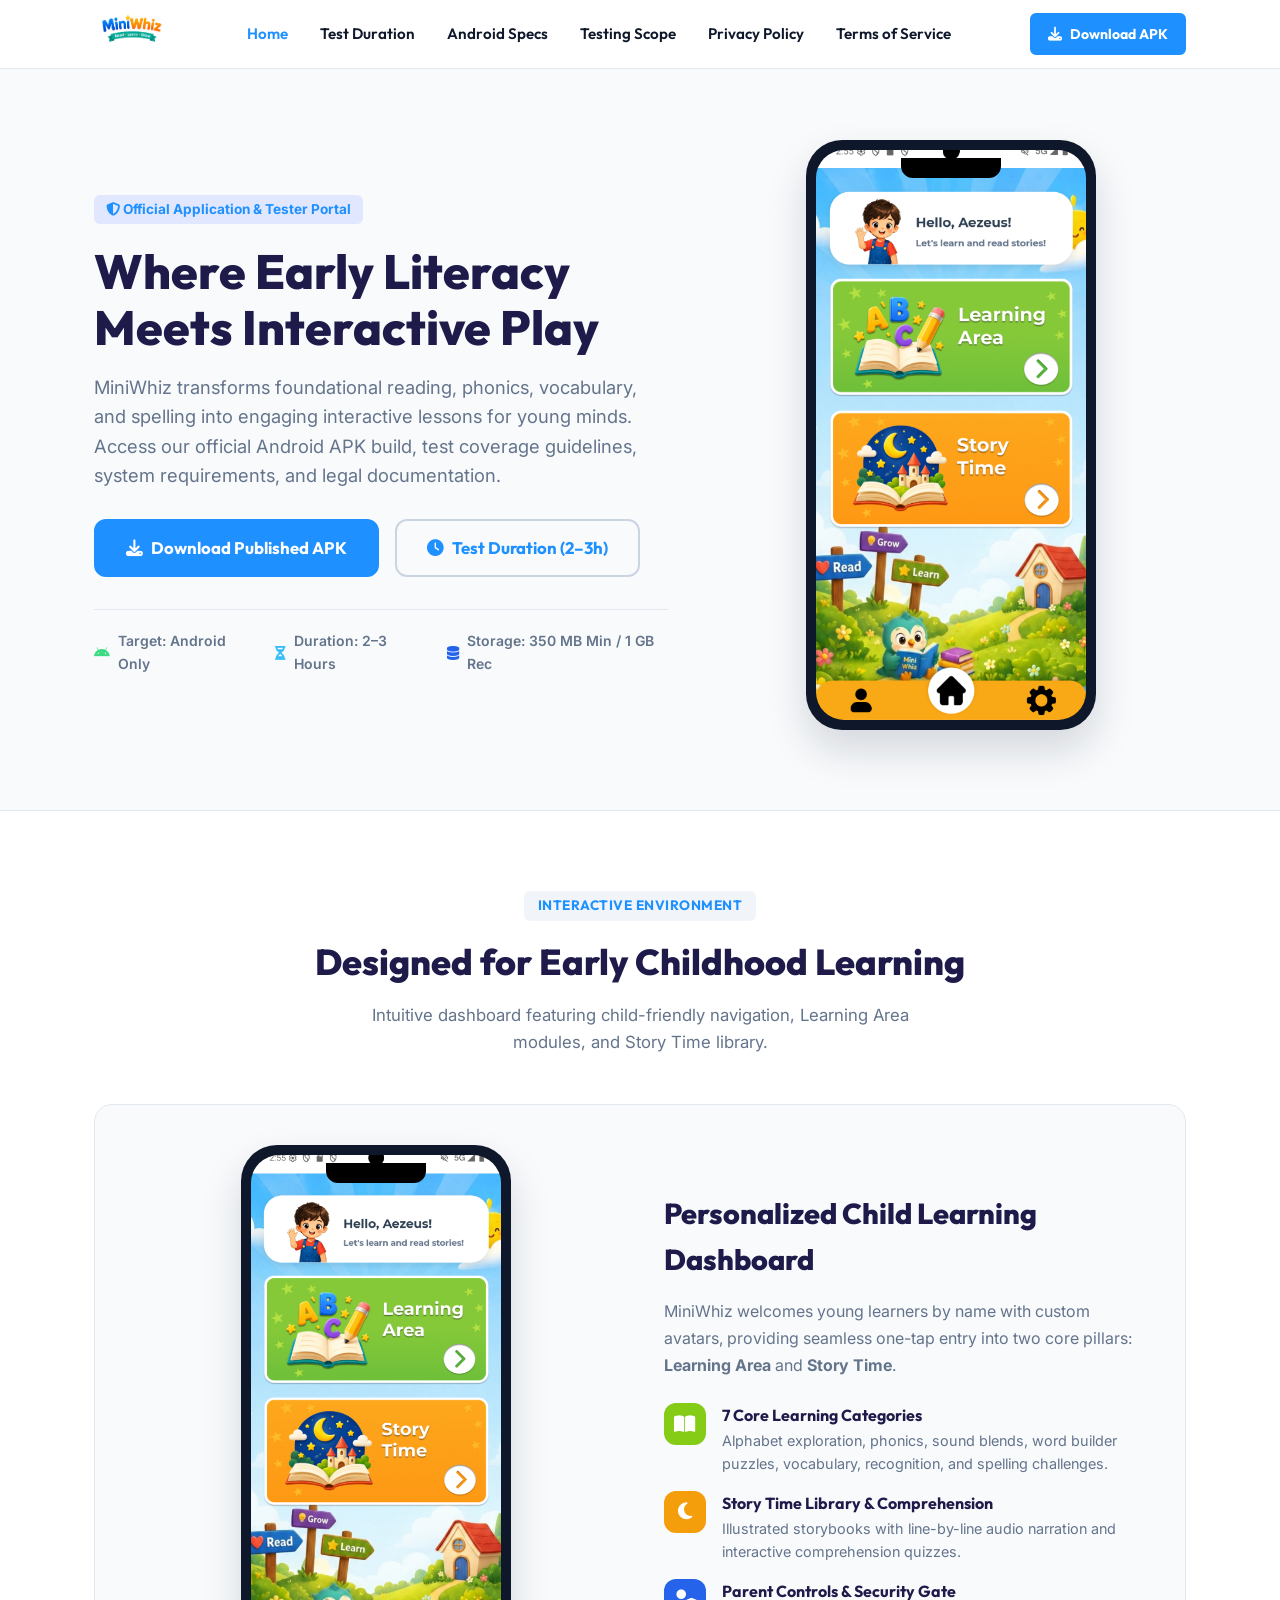
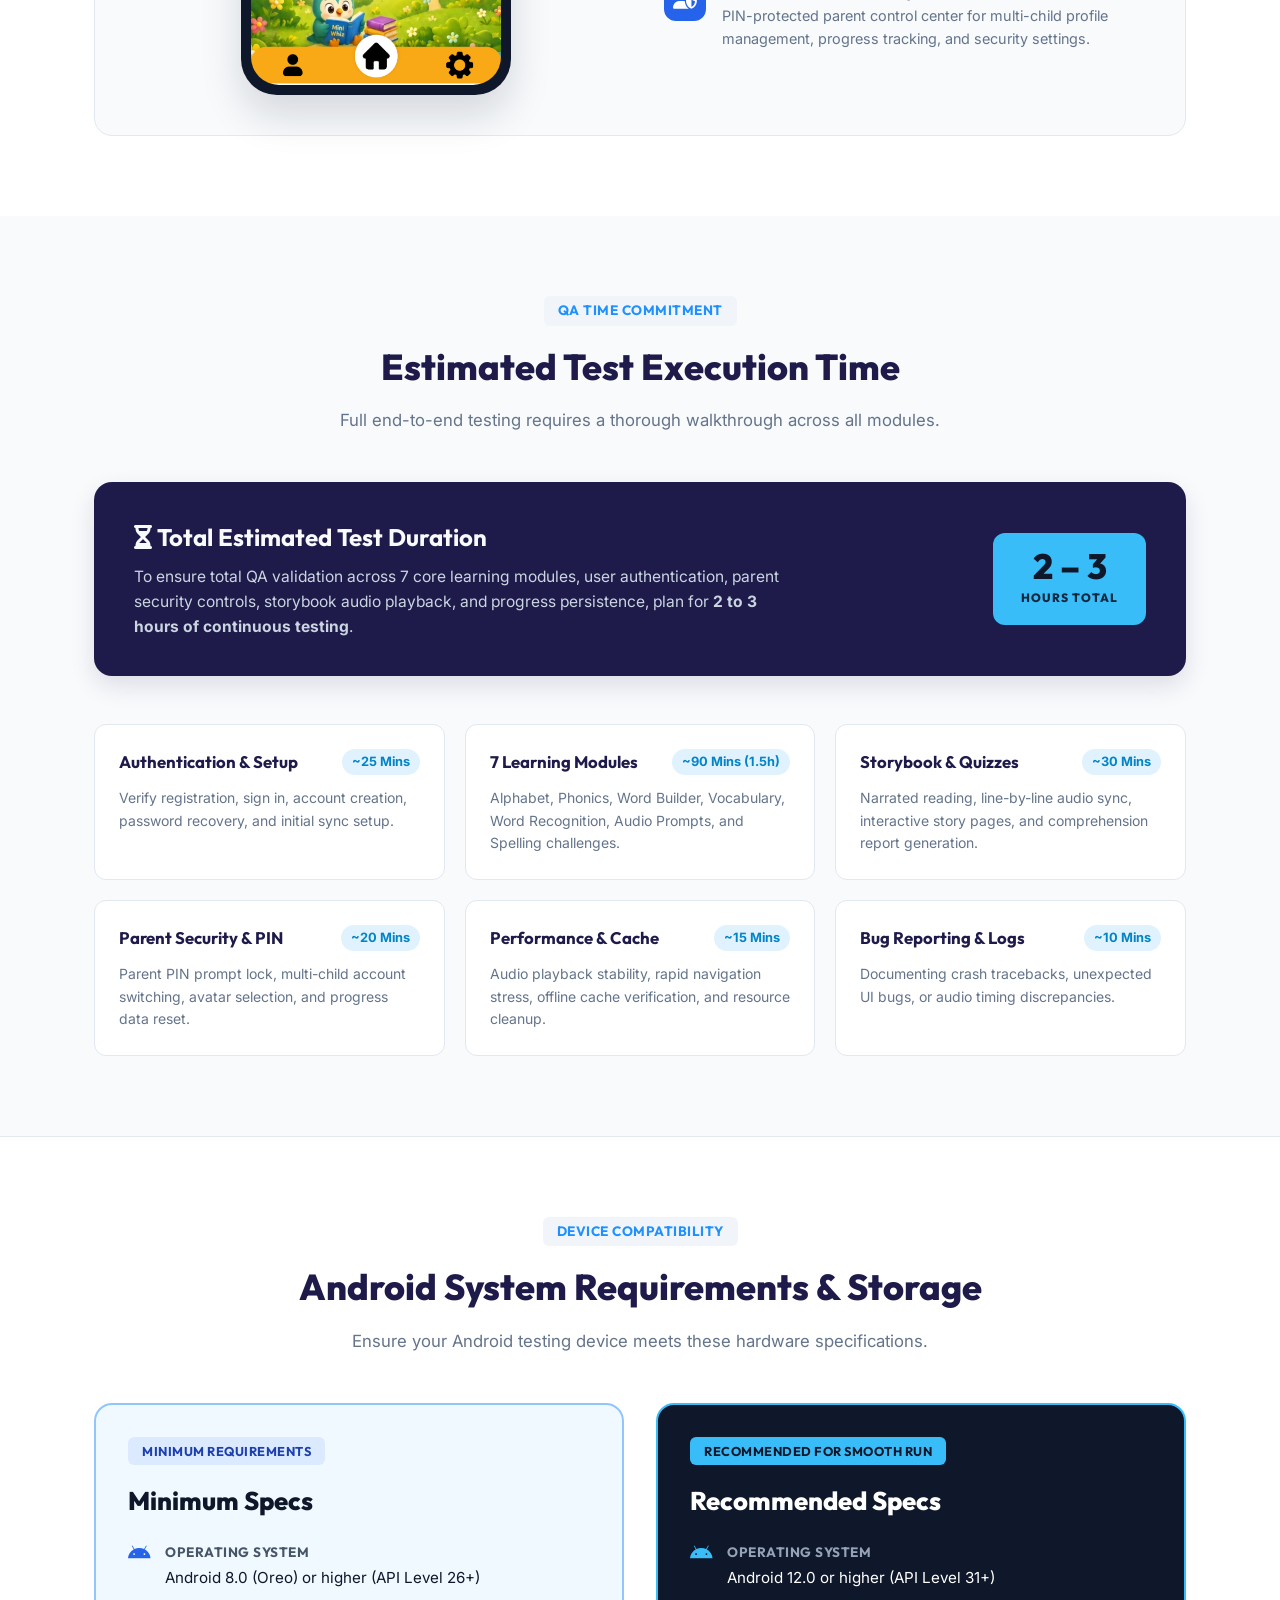
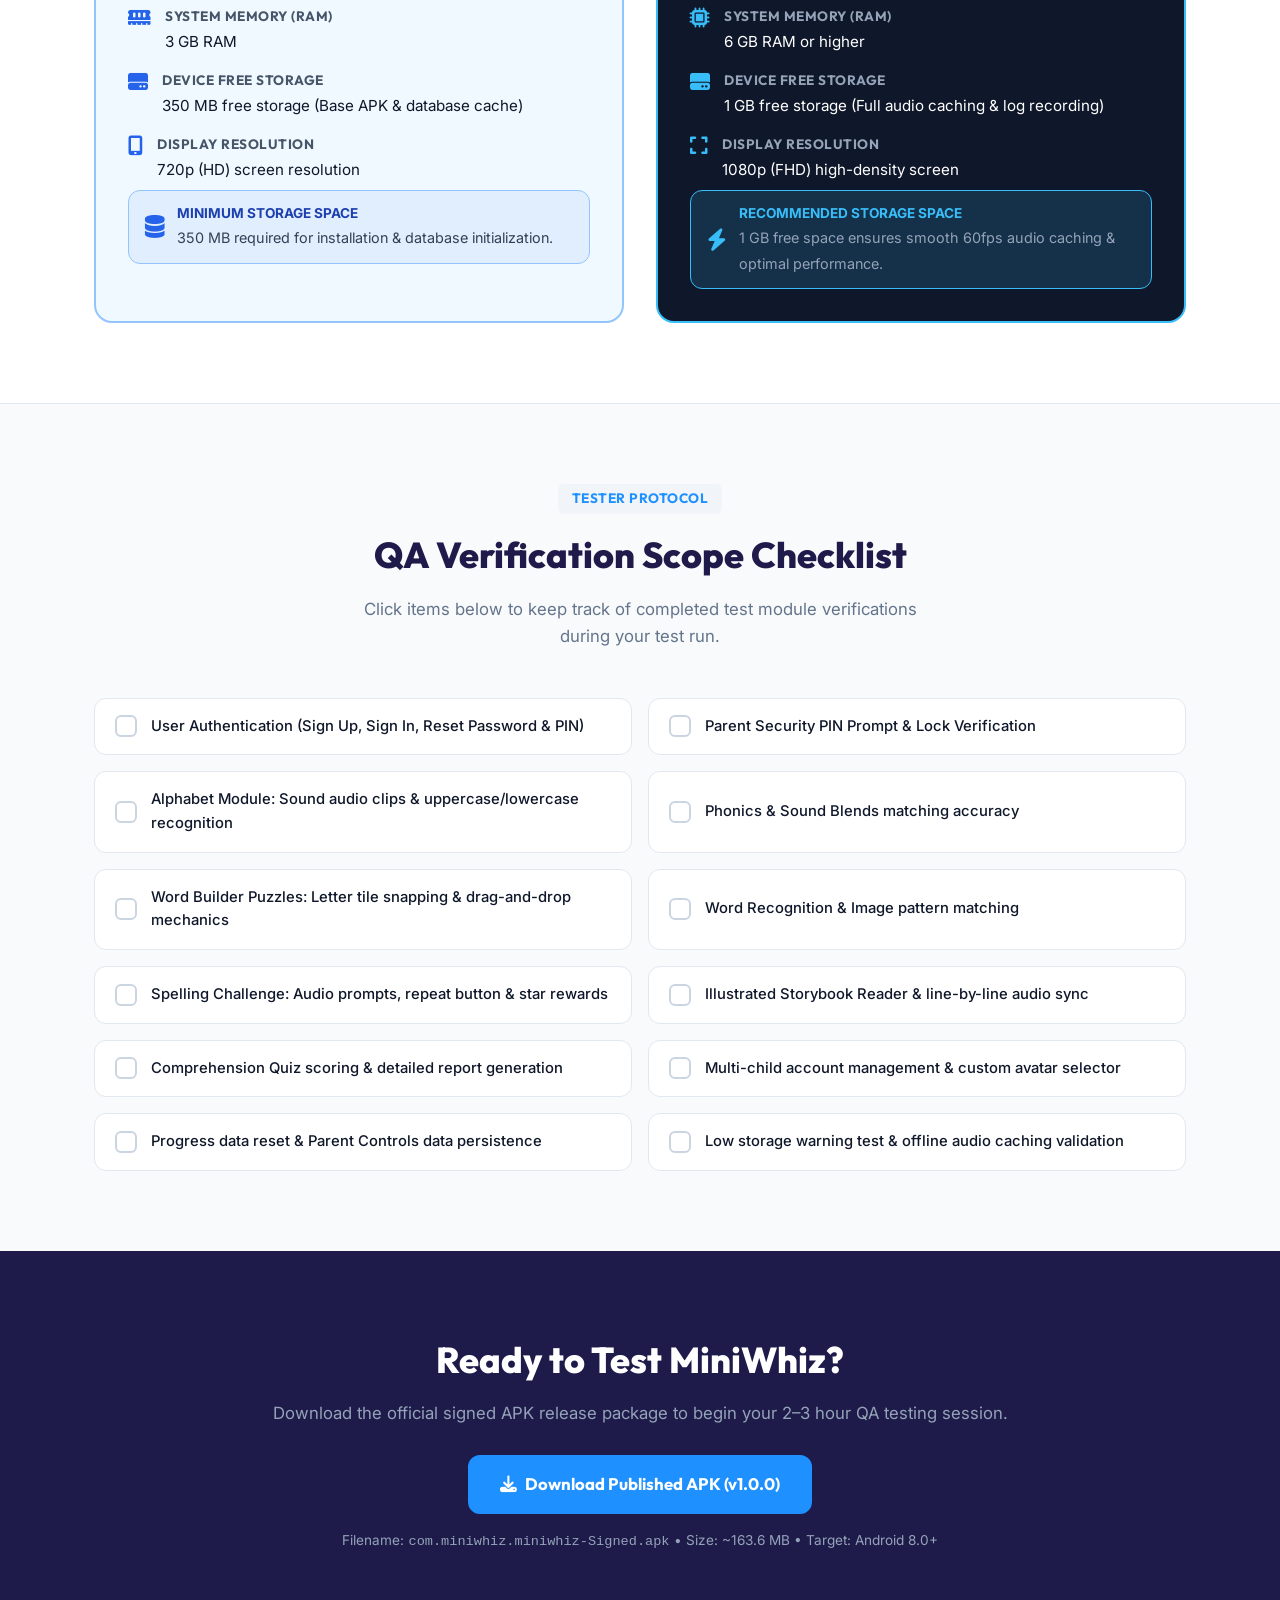
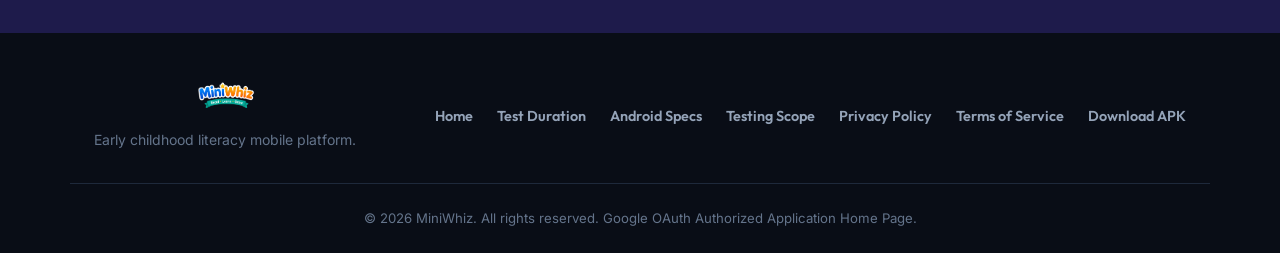
==== index.html @ 1b1b2fd6 "Update index.html" ====
<!DOCTYPE html>
<html lang="en">

<head>
  <meta charset="UTF-8">
  <meta name="viewport" content="width=device-width, initial-scale=1.0">
  <title>MiniWhiz — Early Childhood Learning App | QA & Beta Tester Portal</title>
  <meta name="description"
    content="Official Application Home Page and QA Beta Testing Portal for MiniWhiz early childhood literacy application. Access published APK, test coverage guidelines (2-3 hrs duration), Android specs & storage requirements, privacy policy, and terms of service.">

  <!-- Google Fonts: Inter & Outfit -->
  <link rel="preconnect" href="https://fonts.googleapis.com">
  <link rel="preconnect" href="https://fonts.gstatic.com" crossorigin>
  <link
    href="https://fonts.googleapis.com/css2?family=Inter:wght@400;500;600;700&family=Outfit:wght@500;600;700;800&display=swap"
    rel="stylesheet">

  <!-- Font Awesome Icons -->
  <link rel="stylesheet" href="https://cdnjs.cloudflare.com/ajax/libs/font-awesome/6.4.0/css/all.min.css">

  <link rel="stylesheet" href="styles.css">
</head>

<body>

  <!-- Clean Header / Navigation -->
  <header class="navbar" id="navbar">
    <div class="nav-container">
      <a href="index.html" class="nav-logo">
        <img src="assets/logo.png" alt="MiniWhiz Logo" class="nav-logo-img"
          style="height: 44px; width: auto; max-height: 44px; display: block;">
      </a>

      <nav class="nav-links" id="nav-links">
        <a href="#hero" class="nav-item active">Home</a>
        <a href="#duration" class="nav-item">Test Duration</a>
        <a href="#specs" class="nav-item">Android Specs</a>
        <a href="#checklist" class="nav-item">Testing Scope</a>
        <a href="privacy.html" class="nav-item">Privacy Policy</a>
        <a href="terms.html" class="nav-item">Terms of Service</a>
      </nav>

      <div class="nav-actions">
        <a href="https://github.com/JhnAerol/miniwhiz-website/releases/tag/v1.0.0/com.miniwhiz.miniwhiz-Signed.apk" download class="btn btn-primary btn-sm">
          <i class="fa-solid fa-download"></i> Download APK
        </a>
        <button class="mobile-toggle" id="mobile-toggle" aria-label="Toggle menu">
          <i class="fa-solid fa-bars"></i>
        </button>
      </div>
    </div>
  </header>

  <main>
    <!-- Hero Section: Featuring User's Uploaded Mobile Mockup -->
    <section class="hero-section" id="hero">
      <div class="hero-container">
        <div class="hero-content">
          <div class="hero-badge">
            <i class="fa-solid fa-shield-halved"></i> Official Application & Tester Portal
          </div>
          <h1 class="hero-title">
            Where Early Literacy Meets Interactive Play
          </h1>
          <p class="hero-description">
            MiniWhiz transforms foundational reading, phonics, vocabulary, and spelling into engaging interactive lessons for young minds. Access our official Android APK build, test coverage guidelines, system requirements, and legal documentation.
          </p>

          <div class="hero-cta-group">
            <a href="https://github.com/JhnAerol/miniwhiz-website/releases/download/v1.0.0/com.miniwhiz.miniwhiz-Signed.apk" download class="btn btn-primary btn-lg">
              <i class="fa-solid fa-download"></i> Download Published APK
            </a>
            <a href="#duration" class="btn btn-outline btn-lg">
              <i class="fa-solid fa-clock"></i> Test Duration (2–3h)
            </a>
          </div>

          <div class="hero-meta">
            <div class="meta-item">
              <i class="fa-brands fa-android" style="color: #3DDC84;"></i> Target: Android Only
            </div>
            <div class="meta-item">
              <i class="fa-solid fa-hourglass-half" style="color: #38BDF8;"></i> Duration: 2–3 Hours
            </div>
            <div class="meta-item">
              <i class="fa-solid fa-database" style="color: #2563EB;"></i> Storage: 350 MB Min / 1 GB Rec
            </div>
          </div>
        </div>

        <div class="hero-visual">
          <div class="phone-mockup">
            <div class="phone-notch"></div>
            <div class="phone-screen">
              <img src="assets/hero-mockup.png" alt="MiniWhiz App Interface" class="screen-img">
            </div>
          </div>
        </div>
      </div>
    </section>

    <!-- App Overview & Main Screen Showcase -->
    <section class="features-section" id="showcase">
      <div class="section-container">
        <div class="section-header text-center">
          <span class="section-tag">Interactive Environment</span>
          <h2 class="section-title">Designed for Early Childhood Learning</h2>
          <p class="section-subtitle">Intuitive dashboard featuring child-friendly navigation, Learning Area modules, and Story Time library.</p>
        </div>

        <div style="display: grid; grid-template-columns: 1fr 1fr; gap: 48px; align-items: center; background: #F8FAFC; border: 1px solid var(--border-color); border-radius: var(--radius-lg); padding: 40px;">
          <div style="display: flex; justify-content: center;">
            <div class="phone-mockup" style="width: 270px; height: 550px;">
              <div class="phone-notch"></div>
              <div class="phone-screen">
                <img src="assets/hero-mockup.png" alt="MiniWhiz Main Dashboard" class="screen-img">
              </div>
            </div>
          </div>

          <div>
            <h3 style="font-family: var(--font-heading); font-size: 1.8rem; font-weight: 800; color: var(--primary-dark); margin-bottom: 16px;">
              Personalized Child Learning Dashboard
            </h3>
            <p style="color: var(--text-muted); line-height: 1.7; margin-bottom: 24px;">
              MiniWhiz welcomes young learners by name with custom avatars, providing seamless one-tap entry into two core pillars: <strong>Learning Area</strong> and <strong>Story Time</strong>.
            </p>

            <div style="display: flex; flex-direction: column; gap: 16px;">
              <div style="display: flex; gap: 16px; align-items: flex-start;">
                <div style="width: 42px; height: 42px; background: #84CC16; color: white; border-radius: 12px; display: flex; align-items: center; justify-content: center; font-size: 1.2rem; flex-shrink: 0;">
                  <i class="fa-solid fa-book-open"></i>
                </div>
                <div>
                  <h4 style="font-family: var(--font-heading); font-weight: 700; color: var(--primary-dark);">7 Core Learning Categories</h4>
                  <p style="font-size: 0.9rem; color: var(--text-muted);">Alphabet exploration, phonics, sound blends, word builder puzzles, vocabulary, recognition, and spelling challenges.</p>
                </div>
              </div>

              <div style="display: flex; gap: 16px; align-items: flex-start;">
                <div style="width: 42px; height: 42px; background: #F59E0B; color: white; border-radius: 12px; display: flex; align-items: center; justify-content: center; font-size: 1.2rem; flex-shrink: 0;">
                  <i class="fa-solid fa-moon"></i>
                </div>
                <div>
                  <h4 style="font-family: var(--font-heading); font-weight: 700; color: var(--primary-dark);">Story Time Library & Comprehension</h4>
                  <p style="font-size: 0.9rem; color: var(--text-muted);">Illustrated storybooks with line-by-line audio narration and interactive comprehension quizzes.</p>
                </div>
              </div>

              <div style="display: flex; gap: 16px; align-items: flex-start;">
                <div style="width: 42px; height: 42px; background: #2563EB; color: white; border-radius: 12px; display: flex; align-items: center; justify-content: center; font-size: 1.2rem; flex-shrink: 0;">
                  <i class="fa-solid fa-user-shield"></i>
                </div>
                <div>
                  <h4 style="font-family: var(--font-heading); font-weight: 700; color: var(--primary-dark);">Parent Controls & Security Gate</h4>
                  <p style="font-size: 0.9rem; color: var(--text-muted);">PIN-protected parent control center for multi-child profile management, progress tracking, and security settings.</p>
                </div>
              </div>
            </div>
          </div>
        </div>
      </div>
    </section>

    <!-- Test Duration & Time Consumption Section -->
    <section class="duration-section" id="duration">
      <div class="section-container">
        <div class="section-header text-center">
          <span class="section-tag">QA Time Commitment</span>
          <h2 class="section-title">Estimated Test Execution Time</h2>
          <p class="section-subtitle">Full end-to-end testing requires a thorough walkthrough across all modules.</p>
        </div>

        <!-- Banner Highlight -->
        <div class="duration-banner">
          <div class="duration-banner-content">
            <h3><i class="fa-solid fa-hourglass-half"></i> Total Estimated Test Duration</h3>
            <p>
              To ensure total QA validation across 7 core learning modules, user authentication, parent security controls, storybook audio playback, and progress persistence, plan for <strong>2 to 3 hours of continuous testing</strong>.
            </p>
          </div>
          <div class="duration-pill-hero">
            <span class="duration-time">2 – 3</span>
            <span class="duration-label">Hours Total</span>
          </div>
        </div>

        <!-- Duration Breakdown Cards -->
        <div class="duration-grid">
          <div class="duration-card">
            <div class="duration-card-header">
              <h4>Authentication & Setup</h4>
              <span class="duration-tag">~25 Mins</span>
            </div>
            <p>Verify registration, sign in, account creation, password recovery, and initial sync setup.</p>
          </div>

          <div class="duration-card">
            <div class="duration-card-header">
              <h4>7 Learning Modules</h4>
              <span class="duration-tag">~90 Mins (1.5h)</span>
            </div>
            <p>Alphabet, Phonics, Word Builder, Vocabulary, Word Recognition, Audio Prompts, and Spelling challenges.</p>
          </div>

          <div class="duration-card">
            <div class="duration-card-header">
              <h4>Storybook & Quizzes</h4>
              <span class="duration-tag">~30 Mins</span>
            </div>
            <p>Narrated reading, line-by-line audio sync, interactive story pages, and comprehension report generation.</p>
          </div>

          <div class="duration-card">
            <div class="duration-card-header">
              <h4>Parent Security & PIN</h4>
              <span class="duration-tag">~20 Mins</span>
            </div>
            <p>Parent PIN prompt lock, multi-child account switching, avatar selection, and progress data reset.</p>
          </div>

          <div class="duration-card">
            <div class="duration-card-header">
              <h4>Performance & Cache</h4>
              <span class="duration-tag">~15 Mins</span>
            </div>
            <p>Audio playback stability, rapid navigation stress, offline cache verification, and resource cleanup.</p>
          </div>

          <div class="duration-card">
            <div class="duration-card-header">
              <h4>Bug Reporting & Logs</h4>
              <span class="duration-tag">~10 Mins</span>
            </div>
            <p>Documenting crash tracebacks, unexpected UI bugs, or audio timing discrepancies.</p>
          </div>
        </div>
      </div>
    </section>

    <!-- System Specs & Storage Section (Android Only) -->
    <section class="specs-section" id="specs">
      <div class="section-container">
        <div class="section-header text-center">
          <span class="section-tag">Device Compatibility</span>
          <h2 class="section-title">Android System Requirements & Storage</h2>
          <p class="section-subtitle">Ensure your Android testing device meets these hardware specifications.</p>
        </div>

        <div class="specs-grid">
          <!-- Minimum Specs -->
          <div class="spec-card min-specs">
            <span class="spec-card-badge">Minimum Requirements</span>
            <h3>Minimum Specs</h3>
            <ul class="spec-list">
              <li class="spec-item">
                <i class="fa-brands fa-android"></i>
                <div class="spec-item-content">
                  <strong>Operating System</strong>
                  Android 8.0 (Oreo) or higher (API Level 26+)
                </div>
              </li>
              <li class="spec-item">
                <i class="fa-solid fa-memory"></i>
                <div class="spec-item-content">
                  <strong>System Memory (RAM)</strong>
                  3 GB RAM
                </div>
              </li>
              <li class="spec-item">
                <i class="fa-solid fa-hard-drive"></i>
                <div class="spec-item-content">
                  <strong>Device Free Storage</strong>
                  350 MB free storage (Base APK & database cache)
                </div>
              </li>
              <li class="spec-item">
                <i class="fa-solid fa-mobile-screen-button"></i>
                <div class="spec-item-content">
                  <strong>Display Resolution</strong>
                  720p (HD) screen resolution
                </div>
              </li>
            </ul>

            <div class="spec-storage-highlight" style="background: rgba(37, 99, 235, 0.08); border-color: #93C5FD;">
              <i class="fa-solid fa-database" style="color: #2563EB;"></i>
              <div>
                <strong style="color: #1E40AF; display: block; font-size: 0.85rem; text-transform: uppercase;">Minimum Storage Space</strong>
                <span style="font-size: 0.9rem; color: #334155;">350 MB required for installation & database initialization.</span>
              </div>
            </div>
          </div>

          <!-- Recommended Specs -->
          <div class="spec-card rec-specs">
            <span class="spec-card-badge">Recommended for Smooth Run</span>
            <h3>Recommended Specs</h3>
            <ul class="spec-list">
              <li class="spec-item">
                <i class="fa-brands fa-android"></i>
                <div class="spec-item-content">
                  <strong>Operating System</strong>
                  Android 12.0 or higher (API Level 31+)
                </div>
              </li>
              <li class="spec-item">
                <i class="fa-solid fa-microchip"></i>
                <div class="spec-item-content">
                  <strong>System Memory (RAM)</strong>
                  6 GB RAM or higher
                </div>
              </li>
              <li class="spec-item">
                <i class="fa-solid fa-hard-drive"></i>
                <div class="spec-item-content">
                  <strong>Device Free Storage</strong>
                  1 GB free storage (Full audio caching & log recording)
                </div>
              </li>
              <li class="spec-item">
                <i class="fa-solid fa-expand"></i>
                <div class="spec-item-content">
                  <strong>Display Resolution</strong>
                  1080p (FHD) high-density screen
                </div>
              </li>
            </ul>

            <div class="spec-storage-highlight">
              <i class="fa-solid fa-bolt" style="color: #38BDF8;"></i>
              <div>
                <strong style="color: #38BDF8; display: block; font-size: 0.85rem; text-transform: uppercase;">Recommended Storage Space</strong>
                <span style="font-size: 0.9rem; color: #94A3B8;">1 GB free space ensures smooth 60fps audio caching & optimal performance.</span>
              </div>
            </div>
          </div>
        </div>
      </div>
    </section>

    <!-- Testing Scope & Interactive Checklist Section -->
    <section class="checklist-section" id="checklist">
      <div class="section-container">
        <div class="section-header text-center">
          <span class="section-tag">Tester Protocol</span>
          <h2 class="section-title">QA Verification Scope Checklist</h2>
          <p class="section-subtitle">Click items below to keep track of completed test module verifications during your test run.</p>
        </div>

        <div class="checklist-grid" id="checklist-grid">
          <div class="checklist-item">
            <div class="checklist-checkbox"><i class="fa-solid fa-check"></i></div>
            <span class="checklist-text">User Authentication (Sign Up, Sign In, Reset Password & PIN)</span>
          </div>
          <div class="checklist-item">
            <div class="checklist-checkbox"><i class="fa-solid fa-check"></i></div>
            <span class="checklist-text">Parent Security PIN Prompt & Lock Verification</span>
          </div>
          <div class="checklist-item">
            <div class="checklist-checkbox"><i class="fa-solid fa-check"></i></div>
            <span class="checklist-text">Alphabet Module: Sound audio clips & uppercase/lowercase recognition</span>
          </div>
          <div class="checklist-item">
            <div class="checklist-checkbox"><i class="fa-solid fa-check"></i></div>
            <span class="checklist-text">Phonics & Sound Blends matching accuracy</span>
          </div>
          <div class="checklist-item">
            <div class="checklist-checkbox"><i class="fa-solid fa-check"></i></div>
            <span class="checklist-text">Word Builder Puzzles: Letter tile snapping & drag-and-drop mechanics</span>
          </div>
          <div class="checklist-item">
            <div class="checklist-checkbox"><i class="fa-solid fa-check"></i></div>
            <span class="checklist-text">Word Recognition & Image pattern matching</span>
          </div>
          <div class="checklist-item">
            <div class="checklist-checkbox"><i class="fa-solid fa-check"></i></div>
            <span class="checklist-text">Spelling Challenge: Audio prompts, repeat button & star rewards</span>
          </div>
          <div class="checklist-item">
            <div class="checklist-checkbox"><i class="fa-solid fa-check"></i></div>
            <span class="checklist-text">Illustrated Storybook Reader & line-by-line audio sync</span>
          </div>
          <div class="checklist-item">
            <div class="checklist-checkbox"><i class="fa-solid fa-check"></i></div>
            <span class="checklist-text">Comprehension Quiz scoring & detailed report generation</span>
          </div>
          <div class="checklist-item">
            <div class="checklist-checkbox"><i class="fa-solid fa-check"></i></div>
            <span class="checklist-text">Multi-child account management & custom avatar selector</span>
          </div>
          <div class="checklist-item">
            <div class="checklist-checkbox"><i class="fa-solid fa-check"></i></div>
            <span class="checklist-text">Progress data reset & Parent Controls data persistence</span>
          </div>
          <div class="checklist-item">
            <div class="checklist-checkbox"><i class="fa-solid fa-check"></i></div>
            <span class="checklist-text">Low storage warning test & offline audio caching validation</span>
          </div>
        </div>
      </div>
    </section>

    <!-- Download CTA Section -->
    <section class="cta-section" id="download">
      <div class="section-container text-center">
        <h2 class="cta-title">Ready to Test MiniWhiz?</h2>
        <p class="cta-subtitle">Download the official signed APK release package to begin your 2–3 hour QA testing session.</p>
        <div class="cta-buttons">
          <a href="https://github.com/JhnAerol/miniwhiz-website/releases/download/v1.0.0/com.miniwhiz.miniwhiz-Signed.apk" download class="btn btn-primary btn-lg">
            <i class="fa-solid fa-download"></i> Download Published APK (v1.0.0)
          </a>
        </div>
        <p style="margin-top: 16px; font-size: 0.85rem; color: #94A3B8;">
          Filename: <code>com.miniwhiz.miniwhiz-Signed.apk</code> • Size: ~163.6 MB • Target: Android 8.0+
        </p>
      </div>
    </section>
  </main>

  <!-- Clean Footer with Google OAuth Links -->
  <footer class="footer">
    <div class="footer-container">
      <div class="footer-brand">
        <img src="assets/logo.png" alt="MiniWhiz Logo" class="footer-logo-img"
          style="height: 40px; width: auto; max-height: 40px; display: block;">
        <p class="footer-text">Early childhood literacy mobile platform.</p>
      </div>

      <div class="footer-links">
        <a href="index.html">Home</a>
        <a href="#duration">Test Duration</a>
        <a href="#specs">Android Specs</a>
        <a href="#checklist">Testing Scope</a>
        <a href="privacy.html">Privacy Policy</a>
        <a href="terms.html">Terms of Service</a>
        <a href="https://github.com/JhnAerol/miniwhiz-website/releases/download/v1.0.0/com.miniwhiz.miniwhiz-Signed.apk" download>Download APK</a>
      </div>
    </div>
    <div class="footer-bottom text-center">
      <p>&copy; 2026 MiniWhiz. All rights reserved. Google OAuth Authorized Application Home Page.</p>
    </div>
  </footer>

  <script src="app.js"></script>
</body>

</html>
---- styles.css ----
/* ==========================================================================
   MINIWHIZ MINIMAL SOLID COLOR DESIGN SYSTEM
   ========================================================================== */

:root {
  /* Solid Color Tokens (No Gradients) */
  --primary: #1E90FF;
  --primary-hover: #93C5FD;
  --primary-dark: #1E1B4B;

  --bg-main: #FFFFFF;
  --bg-alt: #F8FAFC;
  --bg-card: #FFFFFF;

  --border-color: #E2E8F0;
  --border-dark: #CBD5E1;

  --text-primary: #0F172A;
  --text-muted: #64748B;
  --text-white: #FFFFFF;

  /* Module Accent Colors (Solid) */
  --accent-blue: #2563EB;
  --accent-purple: #7C3AED;
  --accent-green: #059669;
  --accent-orange: #EA580C;
  --accent-pink: #DB2777;
  --accent-amber: #D97706;

  /* Typography */
  --font-heading: 'Outfit', sans-serif;
  --font-body: 'Inter', sans-serif;

  /* Radii */
  --radius-sm: 6px;
  --radius-md: 12px;
  --radius-lg: 18px;
  --radius-full: 9999px;

  --transition: all 0.2s ease-in-out;
}

/* Global Resets */
*,
*::before,
*::after {
  box-sizing: border-box;
  margin: 0;
  padding: 0;
}

html {
  scroll-behavior: smooth;
  font-size: 16px;
}

body {
  font-family: var(--font-body);
  background-color: var(--bg-main);
  color: var(--text-primary);
  line-height: 1.6;
}

/* Container */
.section-container {
  max-width: 1140px;
  margin: 0 auto;
  padding: 0 24px;
}

.text-center {
  text-align: center;
}

/* Section Header */
.section-header {
  margin-bottom: 48px;
}

.section-tag {
  display: inline-block;
  padding: 4px 14px;
  background: #F1F5F9;
  color: var(--primary);
  font-family: var(--font-heading);
  font-weight: 700;
  font-size: 0.85rem;
  text-transform: uppercase;
  letter-spacing: 0.5px;
  border-radius: var(--radius-sm);
  margin-bottom: 12px;
}

.section-title {
  font-family: var(--font-heading);
  font-size: 2.25rem;
  font-weight: 800;
  color: var(--primary-dark);
  margin-bottom: 12px;
}

.section-subtitle {
  font-size: 1.05rem;
  color: var(--text-muted);
  max-width: 600px;
  margin: 0 auto;
}

/* Buttons (Solid Colors Only) */
.btn {
  display: inline-flex;
  align-items: center;
  justify-content: center;
  gap: 8px;
  padding: 12px 24px;
  font-family: var(--font-heading);
  font-weight: 700;
  font-size: 0.95rem;
  border-radius: var(--radius-md);
  text-decoration: none;
  cursor: pointer;
  border: 2px solid transparent;
  transition: var(--transition);
}

.btn-sm {
  padding: 8px 16px;
  font-size: 0.875rem;
  border-radius: var(--radius-sm);
}

.btn-lg {
  padding: 14px 30px;
  font-size: 1.05rem;
}

.btn-primary {
  background-color: var(--primary);
  color: var(--text-white);
  border-color: var(--primary);
}

.btn-primary:hover {
  background-color: var(--primary-hover);
  border-color: var(--primary-hover);
}

.btn-outline {
  background-color: transparent;
  color: var(--primary);
  border-color: var(--border-dark);
}

.btn-outline:hover {
  background-color: var(--bg-alt);
  border-color: var(--primary);
}

/* ==========================================================================
   HEADER & NAVBAR
   ========================================================================== */
.navbar {
  position: fixed;
  top: 0;
  left: 0;
  right: 0;
  z-index: 1000;
  background: var(--bg-main);
  border-bottom: 1px solid var(--border-color);
  padding: 12px 0;
}

.nav-container {
  max-width: 1140px;
  margin: 0 auto;
  padding: 0 24px;
  display: flex;
  align-items: center;
  justify-content: space-between;
}

.nav-logo {
  display: flex;
  align-items: center;
  text-decoration: none;
}

.nav-logo-img {
  height: 48px;
  max-height: 48px;
  width: auto;
  object-fit: contain;
  display: block;
}

.nav-links {
  display: flex;
  align-items: center;
  gap: 32px;
}

.nav-item {
  font-family: var(--font-heading);
  font-weight: 600;
  font-size: 0.95rem;
  color: var(--text-primary);
  text-decoration: none;
  transition: var(--transition);
}

.nav-item:hover,
.nav-item.active {
  color: var(--primary);
}

.nav-actions {
  display: flex;
  align-items: center;
  gap: 16px;
}

.mobile-toggle {
  display: none;
  background: none;
  border: none;
  font-size: 1.4rem;
  color: var(--primary-dark);
  cursor: pointer;
}

/* ==========================================================================
   HERO SECTION
   ========================================================================== */
.hero-section {
  padding: 140px 0 80px;
  background-color: var(--bg-alt);
  border-bottom: 1px solid var(--border-color);
}

.hero-container {
  max-width: 1140px;
  margin: 0 auto;
  padding: 0 24px;
  display: grid;
  grid-template-columns: 1.1fr 0.9fr;
  gap: 48px;
  align-items: center;
}

.hero-badge {
  display: inline-block;
  padding: 4px 12px;
  background: #E0E7FF;
  color: var(--primary);
  font-weight: 700;
  font-size: 0.85rem;
  border-radius: var(--radius-sm);
  margin-bottom: 20px;
}

.hero-title {
  font-family: var(--font-heading);
  font-size: 3rem;
  font-weight: 800;
  line-height: 1.15;
  color: var(--primary-dark);
  margin-bottom: 18px;
}

.hero-description {
  font-size: 1.15rem;
  color: var(--text-muted);
  margin-bottom: 28px;
}

.hero-cta-group {
  display: flex;
  align-items: center;
  gap: 16px;
  margin-bottom: 32px;
}

.hero-meta {
  display: flex;
  gap: 24px;
  padding-top: 20px;
  border-top: 1px solid var(--border-color);
}

.meta-item {
  font-size: 0.875rem;
  font-weight: 600;
  color: var(--text-muted);
  display: flex;
  align-items: center;
  gap: 8px;
}

.meta-item i {
  color: var(--accent-green);
}

/* Phone Mockup */
.hero-visual {
  display: flex;
  justify-content: center;
}

.phone-mockup {
  position: relative;
  width: 290px;
  height: 590px;
  background: #0F172A;
  border-radius: 36px;
  padding: 10px;
  box-shadow: 0 20px 40px rgba(15, 23, 42, 0.15);
}

.phone-notch {
  position: absolute;
  top: 18px;
  left: 50%;
  transform: translateX(-50%);
  width: 100px;
  height: 20px;
  background: #000000;
  border-bottom-left-radius: 12px;
  border-bottom-right-radius: 12px;
  z-index: 10;
}

.phone-screen {
  width: 100%;
  height: 100%;
  border-radius: 28px;
  overflow: hidden;
  background: #000;
}

.screen-img {
  width: 100%;
  height: 100%;
  object-fit: cover;
}

/* ==========================================================================
   FEATURES MODULES
   ========================================================================== */
.features-section {
  padding: 80px 0;
  background: var(--bg-main);
}

.features-grid {
  display: grid;
  grid-template-columns: repeat(3, 1fr);
  gap: 24px;
}

.feature-card {
  background: var(--bg-main);
  border: 1px solid var(--border-color);
  border-radius: var(--radius-md);
  padding: 28px;
  transition: var(--transition);
}

.feature-card:hover {
  border-color: var(--primary);
  transform: translateY(-4px);
}

.card-icon {
  width: 48px;
  height: 48px;
  border-radius: var(--radius-md);
  display: flex;
  align-items: center;
  justify-content: center;
  color: white;
  font-size: 1.25rem;
  margin-bottom: 20px;
}

.bg-blue {
  background-color: var(--accent-blue);
}

.bg-purple {
  background-color: var(--accent-purple);
}

.bg-green {
  background-color: var(--accent-green);
}

.bg-orange {
  background-color: var(--accent-orange);
}

.bg-pink {
  background-color: var(--accent-pink);
}

.bg-amber {
  background-color: var(--accent-amber);
}

.feature-card h3 {
  font-family: var(--font-heading);
  font-size: 1.2rem;
  font-weight: 700;
  color: var(--primary-dark);
  margin-bottom: 8px;
}

.feature-card p {
  font-size: 0.925rem;
  color: var(--text-muted);
}

/* ==========================================================================
   APP SHOWCASE GALLERY
   ========================================================================== */
.screens-section {
  padding: 80px 0;
  background: var(--bg-alt);
  border-top: 1px solid var(--border-color);
  border-bottom: 1px solid var(--border-color);
}

.gallery-filters {
  display: flex;
  justify-content: center;
  gap: 10px;
  margin-bottom: 40px;
  flex-wrap: wrap;
}

.filter-btn {
  padding: 8px 18px;
  border-radius: var(--radius-sm);
  border: 1px solid var(--border-color);
  background: var(--bg-main);
  font-family: var(--font-heading);
  font-weight: 600;
  font-size: 0.875rem;
  color: var(--text-muted);
  cursor: pointer;
  transition: var(--transition);
}

.filter-btn.active,
.filter-btn:hover {
  background: var(--primary);
  color: var(--text-white);
  border-color: var(--primary);
}

.screens-gallery-grid {
  display: grid;
  grid-template-columns: repeat(3, 1fr);
  gap: 24px;
}

.screen-card {
  background: var(--bg-main);
  border: 1px solid var(--border-color);
  border-radius: var(--radius-md);
  overflow: hidden;
  transition: var(--transition);
}

.screen-card:hover {
  border-color: var(--primary);
  transform: translateY(-4px);
}

.screen-card img {
  width: 100%;
  height: 420px;
  object-fit: cover;
  display: block;
}

.screen-info {
  padding: 16px;
  background: var(--bg-main);
  border-top: 1px solid var(--border-color);
}

.screen-info h4 {
  font-family: var(--font-heading);
  font-size: 1rem;
  font-weight: 700;
  color: var(--primary-dark);
  margin-bottom: 2px;
}

.screen-info p {
  font-size: 0.825rem;
  color: var(--text-muted);
}

/* ==========================================================================
   DOWNLOAD CTA & FOOTER
   ========================================================================== */
.cta-section {
  padding: 80px 0;
  background: var(--primary-dark);
  color: white;
}

.cta-title {
  font-family: var(--font-heading);
  font-size: 2.25rem;
  font-weight: 800;
  color: white;
  margin-bottom: 12px;
}

.cta-subtitle {
  font-size: 1.05rem;
  color: #94A3B8;
  margin-bottom: 28px;
}

.cta-buttons {
  display: flex;
  justify-content: center;
}

.footer {
  background: #090D16;
  color: #94A3B8;
  padding: 48px 0 24px;
}

.footer-container {
  max-width: 1140px;
  margin: 0 auto;
  padding: 0 24px;
  display: flex;
  align-items: center;
  justify-content: space-between;
  padding-bottom: 32px;
  border-bottom: 1px solid #1E293B;
}

.footer-brand {
  display: flex;
  flex-direction: column;
  gap: 8px;
}

.footer-logo-img {
  height: 40px;
  max-height: 40px;
  width: auto;
  object-fit: contain;
  display: block;
}

.footer-text {
  font-size: 0.875rem;
  color: #64748B;
}

.footer-links {
  display: flex;
  gap: 24px;
}

.footer-links a {
  color: #94A3B8;
  text-decoration: none;
  font-family: var(--font-heading);
  font-weight: 600;
  font-size: 0.9rem;
  transition: var(--transition);
}

.footer-links a:hover {
  color: white;
}

.footer-bottom {
  padding-top: 24px;
  font-size: 0.825rem;
  color: #64748B;
}

/* ==========================================================================
   QA TESTER PORTAL EXTENSIONS
   ========================================================================== */

/* Time Duration Highlight Banner & Cards */
.duration-section {
  padding: 80px 0;
  background: #F8FAFC;
  border-bottom: 1px solid var(--border-color);
}

.duration-banner {
  background: #1E1B4B;
  color: white;
  border-radius: var(--radius-lg);
  padding: 36px 40px;
  display: flex;
  align-items: center;
  justify-content: space-between;
  gap: 32px;
  margin-bottom: 48px;
  box-shadow: 0 10px 25px rgba(30, 27, 75, 0.12);
}

.duration-banner-content h3 {
  font-family: var(--font-heading);
  font-size: 1.5rem;
  font-weight: 700;
  color: #F8FAFC;
  margin-bottom: 8px;
}

.duration-banner-content p {
  font-size: 0.975rem;
  color: #CBD5E1;
  max-width: 650px;
}

.duration-pill-hero {
  background: #38BDF8;
  color: #0F172A;
  padding: 16px 28px;
  border-radius: var(--radius-md);
  text-align: center;
  font-family: var(--font-heading);
  font-weight: 800;
  flex-shrink: 0;
}

.duration-pill-hero .duration-time {
  font-size: 2.2rem;
  line-height: 1;
  display: block;
}

.duration-pill-hero .duration-label {
  font-size: 0.75rem;
  text-transform: uppercase;
  letter-spacing: 1px;
  opacity: 0.9;
}

.duration-grid {
  display: grid;
  grid-template-columns: repeat(3, 1fr);
  gap: 20px;
}

.duration-card {
  background: white;
  border: 1px solid var(--border-color);
  border-radius: var(--radius-md);
  padding: 24px;
  position: relative;
  transition: var(--transition);
}

.duration-card:hover {
  border-color: var(--primary);
  box-shadow: 0 8px 20px rgba(30, 144, 255, 0.08);
}

.duration-card-header {
  display: flex;
  align-items: center;
  justify-content: space-between;
  margin-bottom: 12px;
}

.duration-card-header h4 {
  font-family: var(--font-heading);
  font-weight: 700;
  font-size: 1.05rem;
  color: var(--primary-dark);
}

.duration-tag {
  background: #E0F2FE;
  color: #0284C7;
  font-weight: 700;
  font-size: 0.8rem;
  padding: 3px 10px;
  border-radius: var(--radius-full);
}

.duration-card p {
  font-size: 0.875rem;
  color: var(--text-muted);
}

/* System Specs & Storage Cards (Android Only) */
.specs-section {
  padding: 80px 0;
  background: white;
}

.specs-grid {
  display: grid;
  grid-template-columns: repeat(2, 1fr);
  gap: 32px;
}

.spec-card {
  border-radius: var(--radius-lg);
  padding: 32px;
  border: 2px solid var(--border-color);
  background: white;
  transition: var(--transition);
  position: relative;
}

.spec-card.min-specs {
  border-color: #93C5FD;
  background: #F0F9FF;
}

.spec-card.rec-specs {
  border-color: #38BDF8;
  background: #0F172A;
  color: white;
}

.spec-card-badge {
  display: inline-block;
  padding: 4px 14px;
  border-radius: var(--radius-sm);
  font-family: var(--font-heading);
  font-weight: 700;
  font-size: 0.8rem;
  text-transform: uppercase;
  letter-spacing: 0.5px;
  margin-bottom: 16px;
}

.min-specs .spec-card-badge {
  background: #DBEAFE;
  color: #1E40AF;
}

.rec-specs .spec-card-badge {
  background: #38BDF8;
  color: #0F172A;
}

.spec-card h3 {
  font-family: var(--font-heading);
  font-size: 1.6rem;
  font-weight: 800;
  margin-bottom: 20px;
}

.rec-specs h3 {
  color: white;
}

.spec-list {
  list-style: none;
  display: flex;
  flex-direction: column;
  gap: 16px;
}

.spec-item {
  display: flex;
  align-items: flex-start;
  gap: 14px;
  font-size: 0.95rem;
}

.spec-item i {
  font-size: 1.25rem;
  margin-top: 2px;
}

.min-specs .spec-item i {
  color: #2563EB;
}

.rec-specs .spec-item i {
  color: #38BDF8;
}

.spec-item-content strong {
  display: block;
  font-family: var(--font-heading);
  font-size: 0.85rem;
  text-transform: uppercase;
  letter-spacing: 0.5px;
  margin-bottom: 2px;
}

.min-specs .spec-item-content strong {
  color: #475569;
}

.rec-specs .spec-item-content strong {
  color: #94A3B8;
}

.spec-storage-highlight {
  background: rgba(56, 189, 248, 0.15);
  border: 1px solid #38BDF8;
  padding: 12px 16px;
  border-radius: var(--radius-md);
  margin-top: 8px;
  display: flex;
  align-items: center;
  gap: 12px;
}

.spec-storage-highlight i {
  font-size: 1.4rem;
}

/* Tester Scope Checklist */
.checklist-section {
  padding: 80px 0;
  background: #F8FAFC;
  border-top: 1px solid var(--border-color);
}

.checklist-grid {
  display: grid;
  grid-template-columns: repeat(2, 1fr);
  gap: 16px;
}

.checklist-item {
  background: white;
  border: 1px solid var(--border-color);
  border-radius: var(--radius-md);
  padding: 16px 20px;
  display: flex;
  align-items: center;
  gap: 14px;
  cursor: pointer;
  user-select: none;
  transition: var(--transition);
}

.checklist-item:hover {
  border-color: var(--primary);
  background: #F0F9FF;
}

.checklist-checkbox {
  width: 22px;
  height: 22px;
  border-radius: 6px;
  border: 2px solid var(--border-dark);
  display: flex;
  align-items: center;
  justify-content: center;
  color: transparent;
  transition: var(--transition);
  flex-shrink: 0;
}

.checklist-item.checked .checklist-checkbox {
  background: var(--accent-green);
  border-color: var(--accent-green);
  color: white;
}

.checklist-text {
  font-size: 0.925rem;
  font-weight: 500;
  color: var(--text-primary);
}

.checklist-item.checked .checklist-text {
  text-decoration: line-through;
  color: var(--text-muted);
}

.screen-badge {
  display: inline-block;
  font-size: 0.75rem;
  font-weight: 700;
  padding: 2px 8px;
  background: #F1F5F9;
  color: var(--primary);
  border-radius: var(--radius-sm);
  margin-top: 4px;
}

/* Responsive */
@media (max-width: 1024px) {
  .hero-container {
    grid-template-columns: 1fr;
    text-align: center;
  }

  .hero-cta-group,
  .hero-meta {
    justify-content: center;
  }

  .features-grid,
  .screens-gallery-grid {
    grid-template-columns: repeat(2, 1fr);
  }

  .duration-banner {
    flex-direction: column;
    text-align: center;
  }
  .duration-grid,
  .specs-grid,
  .checklist-grid {
    grid-template-columns: 1fr;
  }
}

@media (max-width: 768px) {
  .hero-title {
    font-size: 2.25rem;
  }

  .nav-links {
    display: none;
  }

  .mobile-toggle {
    display: block;
  }

  .features-grid,
  .screens-gallery-grid {
    grid-template-columns: 1fr;
  }

  .footer-container {
    flex-direction: column;
    gap: 24px;
    text-align: center;
  }
}
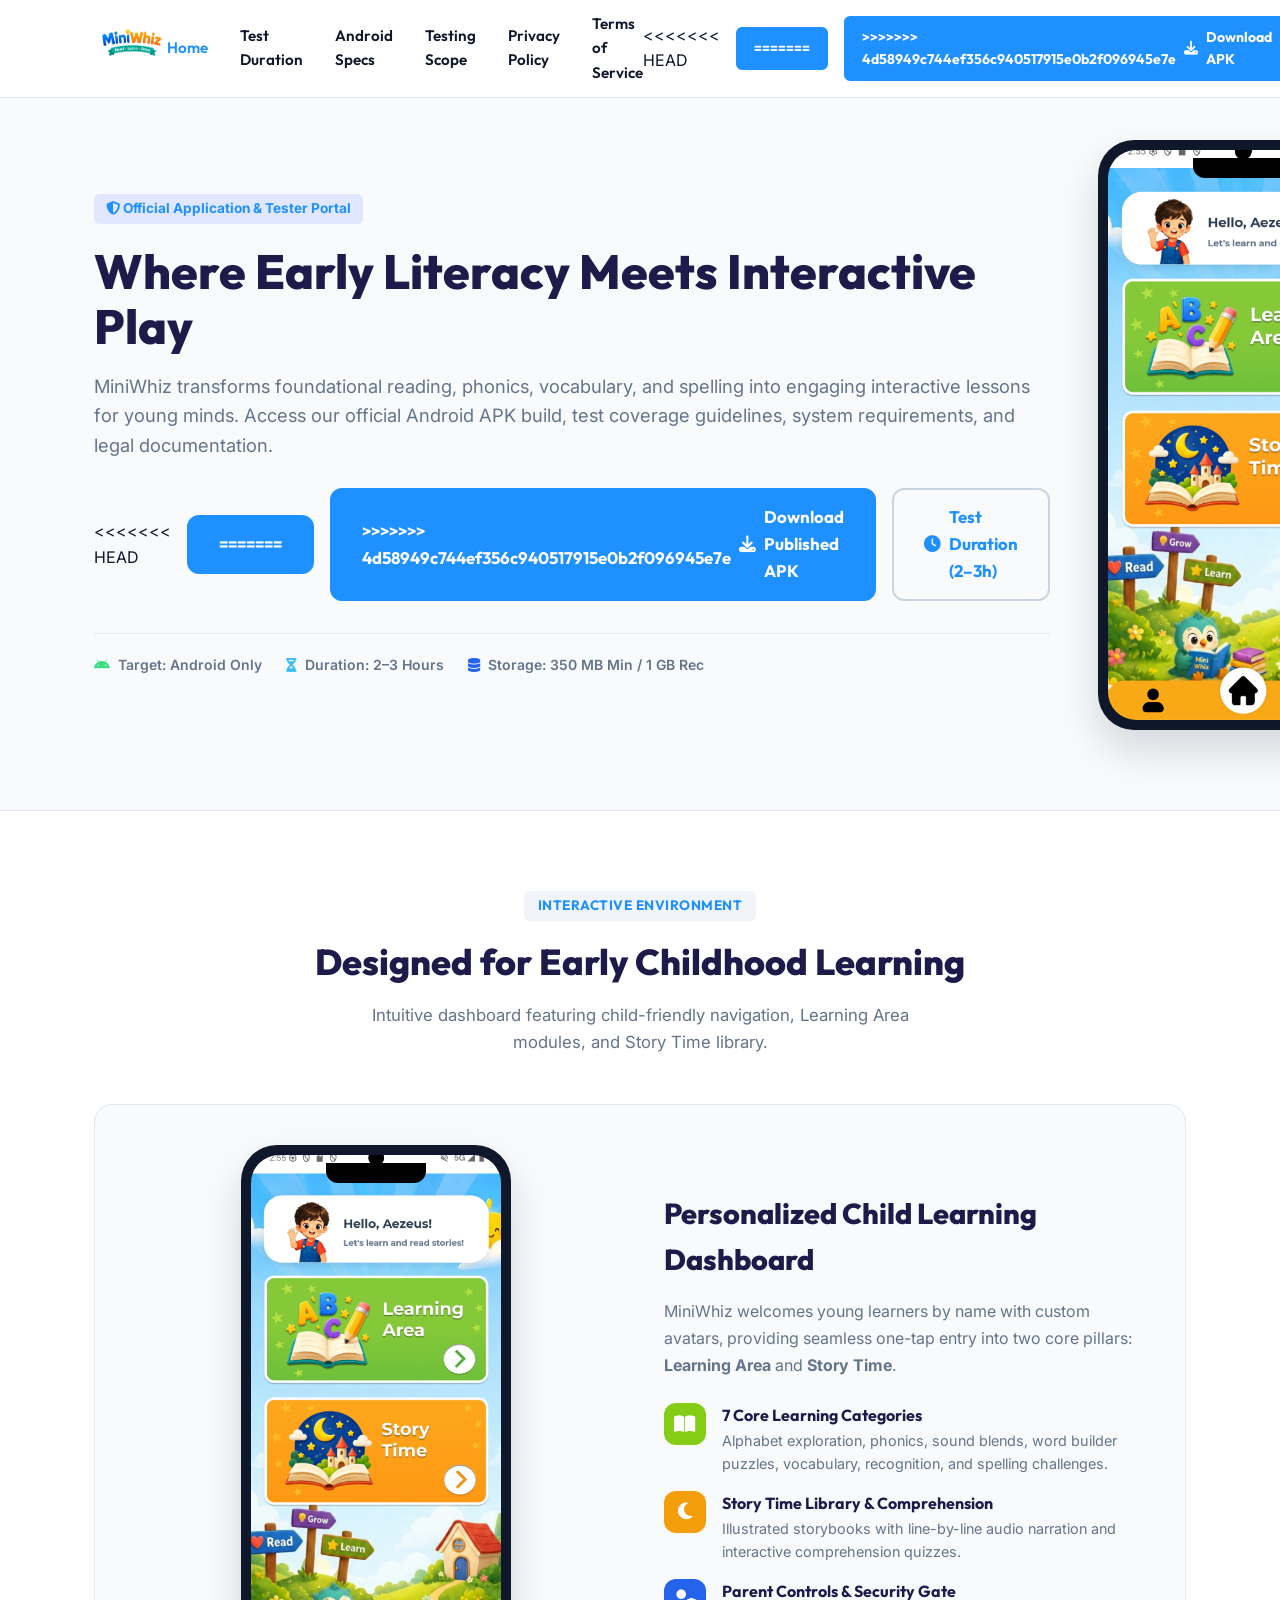
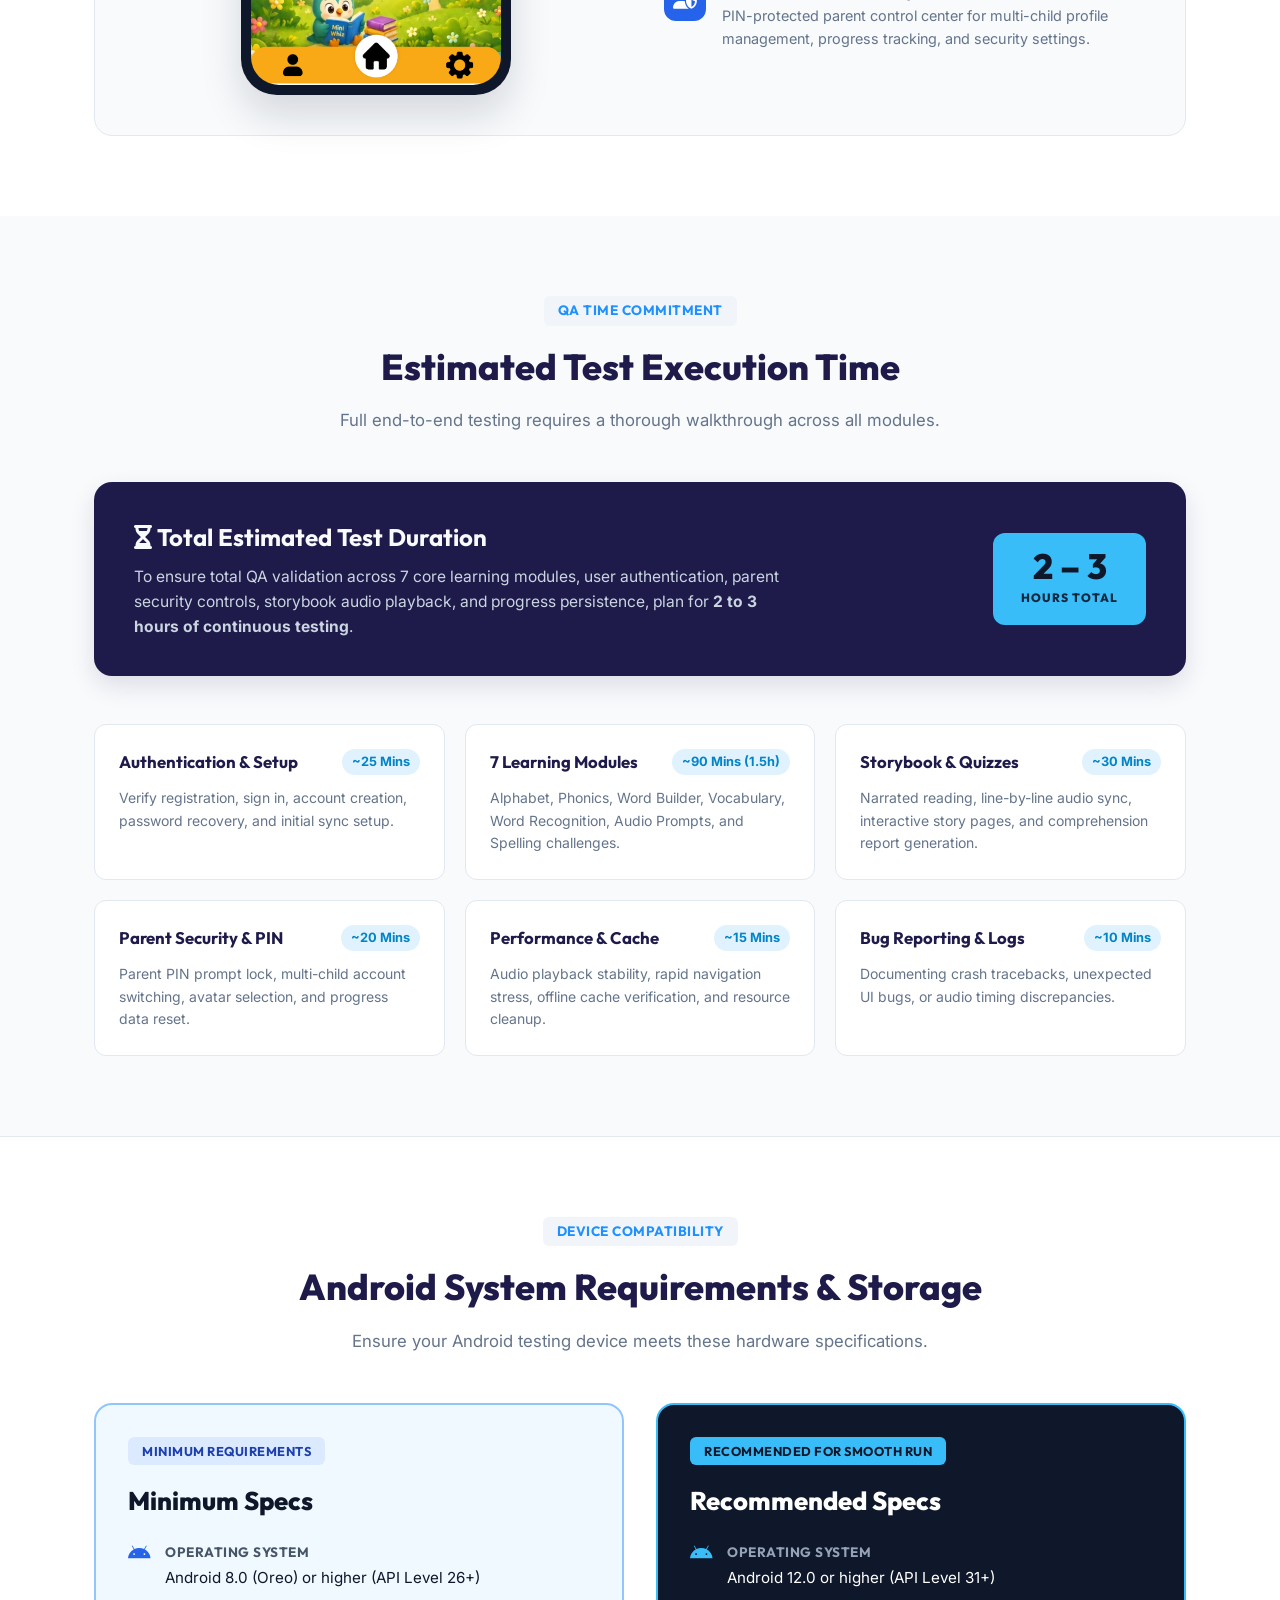
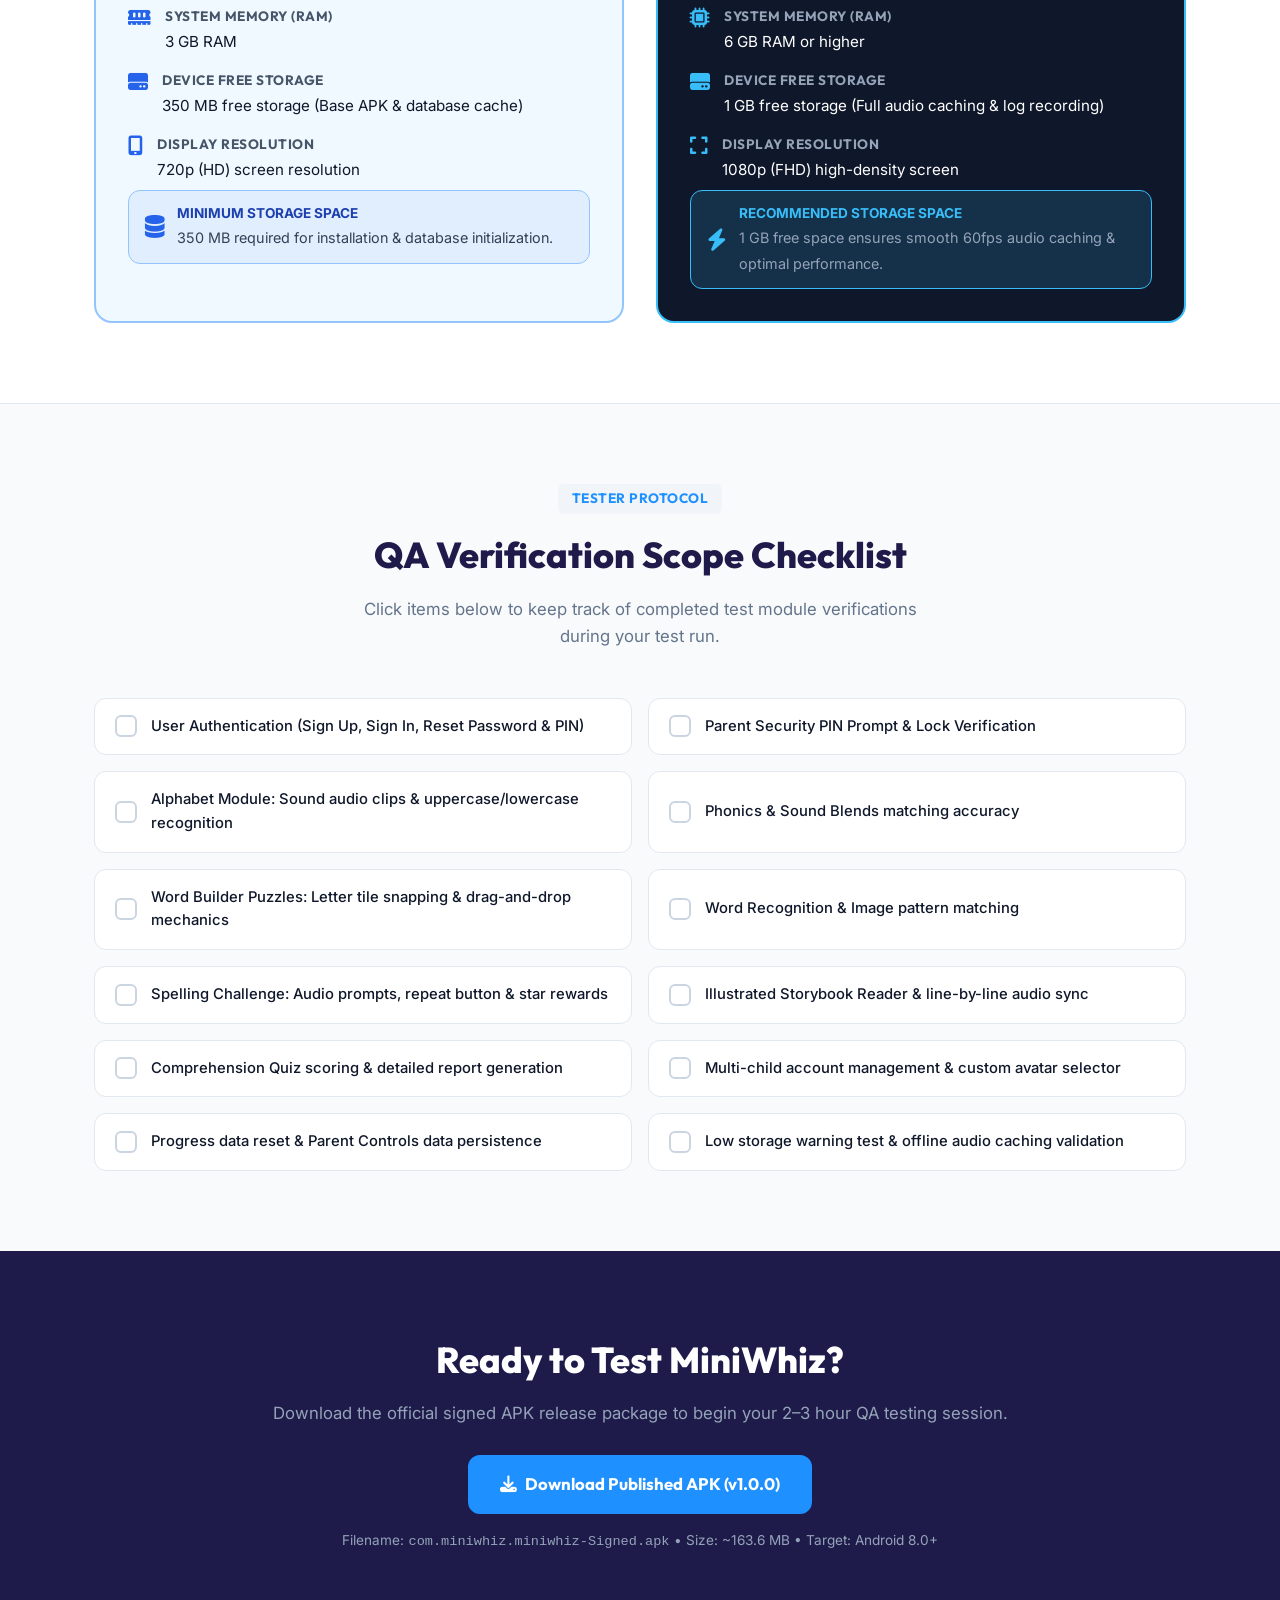
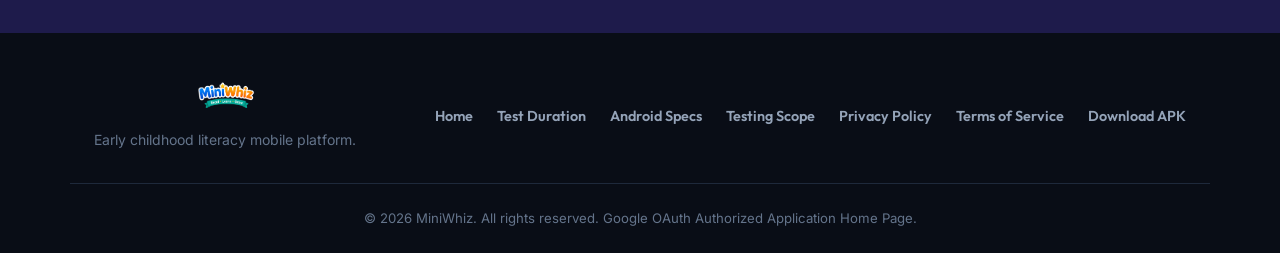
==== commit 018405fd: "Merge branch 'main' of https://github.com/JhnAerol/miniwhiz-website" ====
--- a/index.html
+++ b/index.html
@@ -41,7 +41,12 @@
       </nav>
 
       <div class="nav-actions">
-        <a href="https://github.com/JhnAerol/miniwhiz-website/releases/tag/v1.0.0/com.miniwhiz.miniwhiz-Signed.apk" download class="btn btn-primary btn-sm">
+<<<<<<< HEAD
+        <a href="https://github.com/JhnAerol/miniwhiz-website/releases/tag/1.0.0/com.miniwhiz.miniwhiz-Signed.apk"
+          download class="btn btn-primary btn-sm">
+=======
+        <a href="https://github.com/JhnAerol/miniwhiz-website/releases/tag/1.0.0/com.miniwhiz.miniwhiz-Signed.apk" download class="btn btn-primary btn-sm">
+>>>>>>> 4d58949c744ef356c940517915e0b2f096945e7e
           <i class="fa-solid fa-download"></i> Download APK
         </a>
         <button class="mobile-toggle" id="mobile-toggle" aria-label="Toggle menu">
@@ -63,11 +68,18 @@
             Where Early Literacy Meets Interactive Play
           </h1>
           <p class="hero-description">
-            MiniWhiz transforms foundational reading, phonics, vocabulary, and spelling into engaging interactive lessons for young minds. Access our official Android APK build, test coverage guidelines, system requirements, and legal documentation.
+            MiniWhiz transforms foundational reading, phonics, vocabulary, and spelling into engaging interactive
+            lessons for young minds. Access our official Android APK build, test coverage guidelines, system
+            requirements, and legal documentation.
           </p>
 
           <div class="hero-cta-group">
-            <a href="https://github.com/JhnAerol/miniwhiz-website/releases/download/v1.0.0/com.miniwhiz.miniwhiz-Signed.apk" download class="btn btn-primary btn-lg">
+<<<<<<< HEAD
+            <a href="https://github.com/JhnAerol/miniwhiz-website/releases/tag/1.0.0/com.miniwhiz.miniwhiz-Signed.apk"
+              download class="btn btn-primary btn-lg">
+=======
+            <a href="https://github.com/JhnAerol/miniwhiz-website/releases/tag/1.0.0/com.miniwhiz.miniwhiz-Signed.apk" download class="btn btn-primary btn-lg">
+>>>>>>> 4d58949c744ef356c940517915e0b2f096945e7e
               <i class="fa-solid fa-download"></i> Download Published APK
             </a>
             <a href="#duration" class="btn btn-outline btn-lg">
@@ -105,10 +117,12 @@
         <div class="section-header text-center">
           <span class="section-tag">Interactive Environment</span>
           <h2 class="section-title">Designed for Early Childhood Learning</h2>
-          <p class="section-subtitle">Intuitive dashboard featuring child-friendly navigation, Learning Area modules, and Story Time library.</p>
-        </div>
-
-        <div style="display: grid; grid-template-columns: 1fr 1fr; gap: 48px; align-items: center; background: #F8FAFC; border: 1px solid var(--border-color); border-radius: var(--radius-lg); padding: 40px;">
+          <p class="section-subtitle">Intuitive dashboard featuring child-friendly navigation, Learning Area modules,
+            and Story Time library.</p>
+        </div>
+
+        <div
+          style="display: grid; grid-template-columns: 1fr 1fr; gap: 48px; align-items: center; background: #F8FAFC; border: 1px solid var(--border-color); border-radius: var(--radius-lg); padding: 40px;">
           <div style="display: flex; justify-content: center;">
             <div class="phone-mockup" style="width: 270px; height: 550px;">
               <div class="phone-notch"></div>
@@ -119,41 +133,52 @@
           </div>
 
           <div>
-            <h3 style="font-family: var(--font-heading); font-size: 1.8rem; font-weight: 800; color: var(--primary-dark); margin-bottom: 16px;">
+            <h3
+              style="font-family: var(--font-heading); font-size: 1.8rem; font-weight: 800; color: var(--primary-dark); margin-bottom: 16px;">
               Personalized Child Learning Dashboard
             </h3>
             <p style="color: var(--text-muted); line-height: 1.7; margin-bottom: 24px;">
-              MiniWhiz welcomes young learners by name with custom avatars, providing seamless one-tap entry into two core pillars: <strong>Learning Area</strong> and <strong>Story Time</strong>.
+              MiniWhiz welcomes young learners by name with custom avatars, providing seamless one-tap entry into two
+              core pillars: <strong>Learning Area</strong> and <strong>Story Time</strong>.
             </p>
 
             <div style="display: flex; flex-direction: column; gap: 16px;">
               <div style="display: flex; gap: 16px; align-items: flex-start;">
-                <div style="width: 42px; height: 42px; background: #84CC16; color: white; border-radius: 12px; display: flex; align-items: center; justify-content: center; font-size: 1.2rem; flex-shrink: 0;">
+                <div
+                  style="width: 42px; height: 42px; background: #84CC16; color: white; border-radius: 12px; display: flex; align-items: center; justify-content: center; font-size: 1.2rem; flex-shrink: 0;">
                   <i class="fa-solid fa-book-open"></i>
                 </div>
                 <div>
-                  <h4 style="font-family: var(--font-heading); font-weight: 700; color: var(--primary-dark);">7 Core Learning Categories</h4>
-                  <p style="font-size: 0.9rem; color: var(--text-muted);">Alphabet exploration, phonics, sound blends, word builder puzzles, vocabulary, recognition, and spelling challenges.</p>
+                  <h4 style="font-family: var(--font-heading); font-weight: 700; color: var(--primary-dark);">7 Core
+                    Learning Categories</h4>
+                  <p style="font-size: 0.9rem; color: var(--text-muted);">Alphabet exploration, phonics, sound blends,
+                    word builder puzzles, vocabulary, recognition, and spelling challenges.</p>
                 </div>
               </div>
 
               <div style="display: flex; gap: 16px; align-items: flex-start;">
-                <div style="width: 42px; height: 42px; background: #F59E0B; color: white; border-radius: 12px; display: flex; align-items: center; justify-content: center; font-size: 1.2rem; flex-shrink: 0;">
+                <div
+                  style="width: 42px; height: 42px; background: #F59E0B; color: white; border-radius: 12px; display: flex; align-items: center; justify-content: center; font-size: 1.2rem; flex-shrink: 0;">
                   <i class="fa-solid fa-moon"></i>
                 </div>
                 <div>
-                  <h4 style="font-family: var(--font-heading); font-weight: 700; color: var(--primary-dark);">Story Time Library & Comprehension</h4>
-                  <p style="font-size: 0.9rem; color: var(--text-muted);">Illustrated storybooks with line-by-line audio narration and interactive comprehension quizzes.</p>
+                  <h4 style="font-family: var(--font-heading); font-weight: 700; color: var(--primary-dark);">Story Time
+                    Library & Comprehension</h4>
+                  <p style="font-size: 0.9rem; color: var(--text-muted);">Illustrated storybooks with line-by-line audio
+                    narration and interactive comprehension quizzes.</p>
                 </div>
               </div>
 
               <div style="display: flex; gap: 16px; align-items: flex-start;">
-                <div style="width: 42px; height: 42px; background: #2563EB; color: white; border-radius: 12px; display: flex; align-items: center; justify-content: center; font-size: 1.2rem; flex-shrink: 0;">
+                <div
+                  style="width: 42px; height: 42px; background: #2563EB; color: white; border-radius: 12px; display: flex; align-items: center; justify-content: center; font-size: 1.2rem; flex-shrink: 0;">
                   <i class="fa-solid fa-user-shield"></i>
                 </div>
                 <div>
-                  <h4 style="font-family: var(--font-heading); font-weight: 700; color: var(--primary-dark);">Parent Controls & Security Gate</h4>
-                  <p style="font-size: 0.9rem; color: var(--text-muted);">PIN-protected parent control center for multi-child profile management, progress tracking, and security settings.</p>
+                  <h4 style="font-family: var(--font-heading); font-weight: 700; color: var(--primary-dark);">Parent
+                    Controls & Security Gate</h4>
+                  <p style="font-size: 0.9rem; color: var(--text-muted);">PIN-protected parent control center for
+                    multi-child profile management, progress tracking, and security settings.</p>
                 </div>
               </div>
             </div>
@@ -176,7 +201,9 @@
           <div class="duration-banner-content">
             <h3><i class="fa-solid fa-hourglass-half"></i> Total Estimated Test Duration</h3>
             <p>
-              To ensure total QA validation across 7 core learning modules, user authentication, parent security controls, storybook audio playback, and progress persistence, plan for <strong>2 to 3 hours of continuous testing</strong>.
+              To ensure total QA validation across 7 core learning modules, user authentication, parent security
+              controls, storybook audio playback, and progress persistence, plan for <strong>2 to 3 hours of continuous
+                testing</strong>.
             </p>
           </div>
           <div class="duration-pill-hero">
@@ -200,7 +227,8 @@
               <h4>7 Learning Modules</h4>
               <span class="duration-tag">~90 Mins (1.5h)</span>
             </div>
-            <p>Alphabet, Phonics, Word Builder, Vocabulary, Word Recognition, Audio Prompts, and Spelling challenges.</p>
+            <p>Alphabet, Phonics, Word Builder, Vocabulary, Word Recognition, Audio Prompts, and Spelling challenges.
+            </p>
           </div>
 
           <div class="duration-card">
@@ -208,7 +236,8 @@
               <h4>Storybook & Quizzes</h4>
               <span class="duration-tag">~30 Mins</span>
             </div>
-            <p>Narrated reading, line-by-line audio sync, interactive story pages, and comprehension report generation.</p>
+            <p>Narrated reading, line-by-line audio sync, interactive story pages, and comprehension report generation.
+            </p>
           </div>
 
           <div class="duration-card">
@@ -286,8 +315,10 @@
             <div class="spec-storage-highlight" style="background: rgba(37, 99, 235, 0.08); border-color: #93C5FD;">
               <i class="fa-solid fa-database" style="color: #2563EB;"></i>
               <div>
-                <strong style="color: #1E40AF; display: block; font-size: 0.85rem; text-transform: uppercase;">Minimum Storage Space</strong>
-                <span style="font-size: 0.9rem; color: #334155;">350 MB required for installation & database initialization.</span>
+                <strong style="color: #1E40AF; display: block; font-size: 0.85rem; text-transform: uppercase;">Minimum
+                  Storage Space</strong>
+                <span style="font-size: 0.9rem; color: #334155;">350 MB required for installation & database
+                  initialization.</span>
               </div>
             </div>
           </div>
@@ -330,8 +361,11 @@
             <div class="spec-storage-highlight">
               <i class="fa-solid fa-bolt" style="color: #38BDF8;"></i>
               <div>
-                <strong style="color: #38BDF8; display: block; font-size: 0.85rem; text-transform: uppercase;">Recommended Storage Space</strong>
-                <span style="font-size: 0.9rem; color: #94A3B8;">1 GB free space ensures smooth 60fps audio caching & optimal performance.</span>
+                <strong
+                  style="color: #38BDF8; display: block; font-size: 0.85rem; text-transform: uppercase;">Recommended
+                  Storage Space</strong>
+                <span style="font-size: 0.9rem; color: #94A3B8;">1 GB free space ensures smooth 60fps audio caching &
+                  optimal performance.</span>
               </div>
             </div>
           </div>
@@ -345,7 +379,8 @@
         <div class="section-header text-center">
           <span class="section-tag">Tester Protocol</span>
           <h2 class="section-title">QA Verification Scope Checklist</h2>
-          <p class="section-subtitle">Click items below to keep track of completed test module verifications during your test run.</p>
+          <p class="section-subtitle">Click items below to keep track of completed test module verifications during your
+            test run.</p>
         </div>
 
         <div class="checklist-grid" id="checklist-grid">
@@ -405,9 +440,11 @@
     <section class="cta-section" id="download">
       <div class="section-container text-center">
         <h2 class="cta-title">Ready to Test MiniWhiz?</h2>
-        <p class="cta-subtitle">Download the official signed APK release package to begin your 2–3 hour QA testing session.</p>
+        <p class="cta-subtitle">Download the official signed APK release package to begin your 2–3 hour QA testing
+          session.</p>
         <div class="cta-buttons">
-          <a href="https://github.com/JhnAerol/miniwhiz-website/releases/download/v1.0.0/com.miniwhiz.miniwhiz-Signed.apk" download class="btn btn-primary btn-lg">
+          <a href="https://github.com/JhnAerol/miniwhiz-website/releases/tag/1.0.0/com.miniwhiz.miniwhiz-Signed.apk"
+            download class="btn btn-primary btn-lg">
             <i class="fa-solid fa-download"></i> Download Published APK (v1.0.0)
           </a>
         </div>
@@ -434,7 +471,8 @@
         <a href="#checklist">Testing Scope</a>
         <a href="privacy.html">Privacy Policy</a>
         <a href="terms.html">Terms of Service</a>
-        <a href="https://github.com/JhnAerol/miniwhiz-website/releases/download/v1.0.0/com.miniwhiz.miniwhiz-Signed.apk" download>Download APK</a>
+        <a href="https://github.com/JhnAerol/miniwhiz-website/releases/tag/1.0.0/com.miniwhiz.miniwhiz-Signed.apk"
+          download>Download APK</a>
       </div>
     </div>
     <div class="footer-bottom text-center">
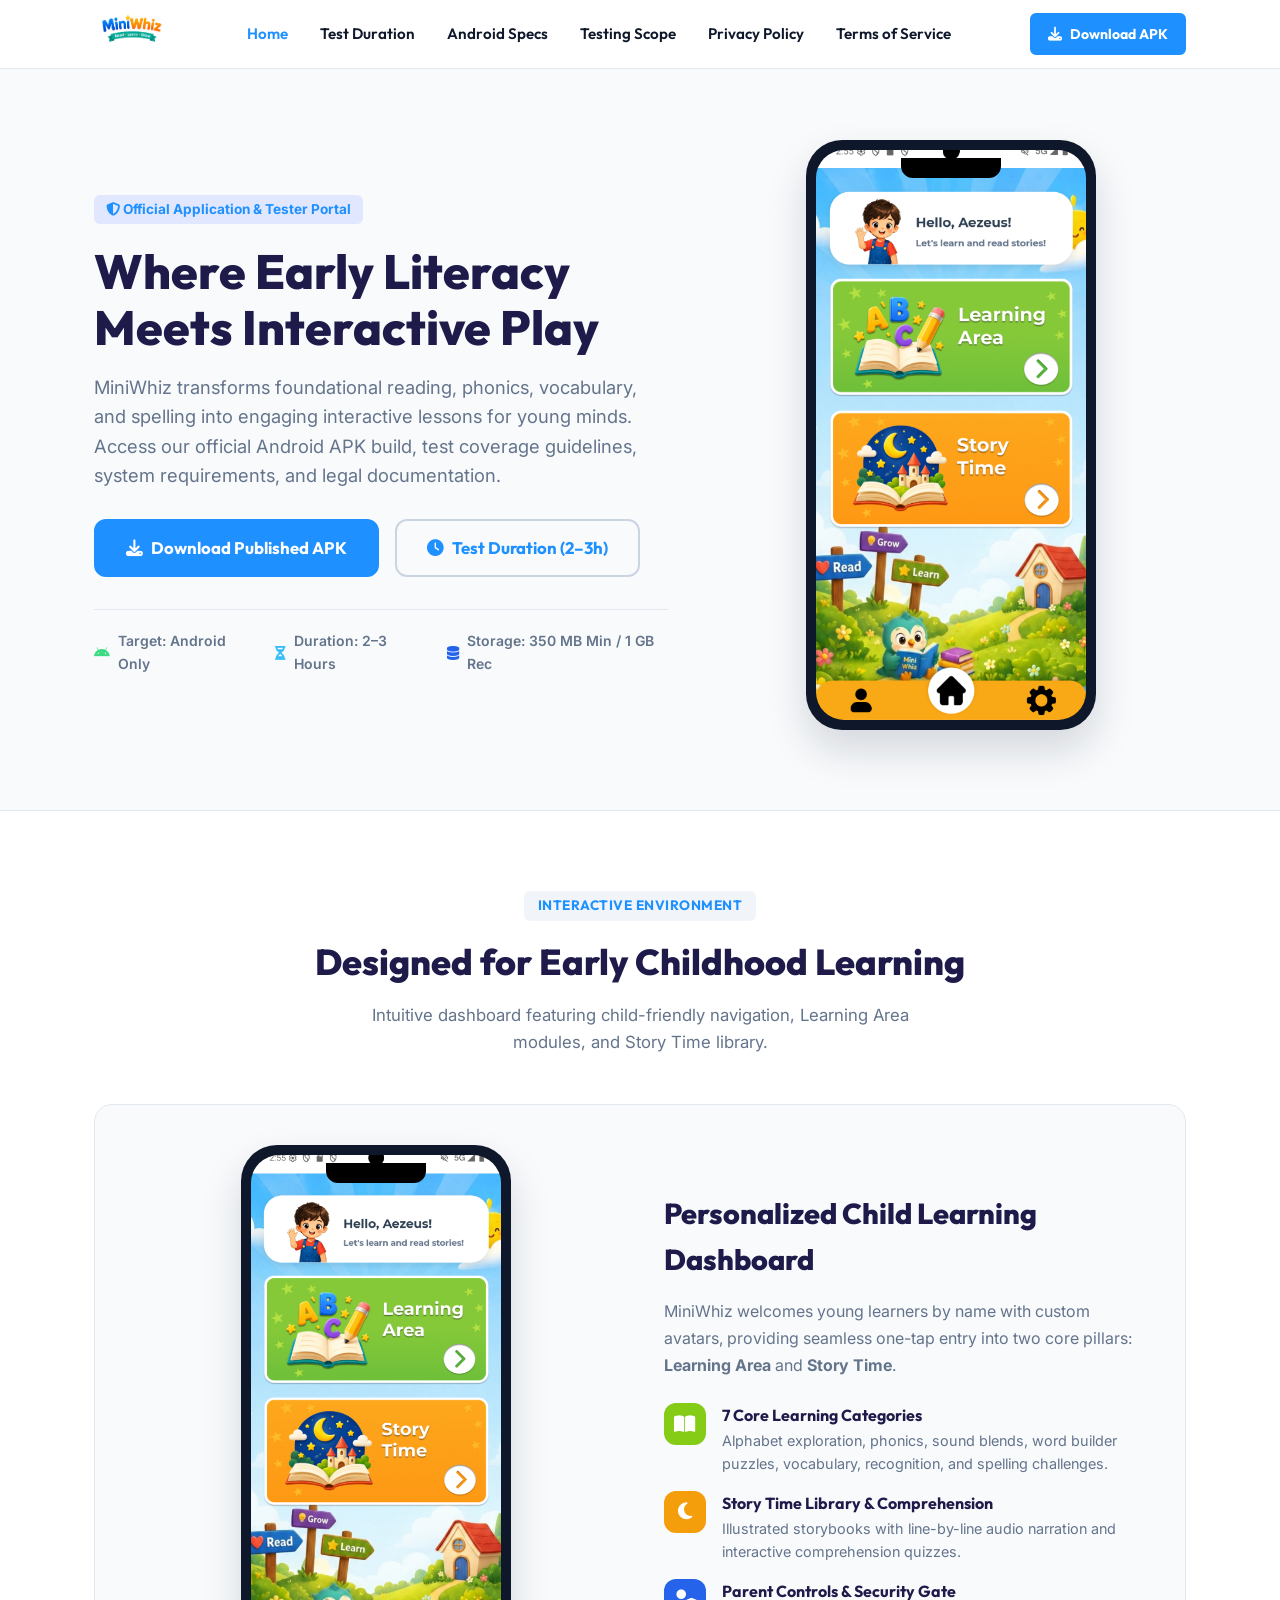
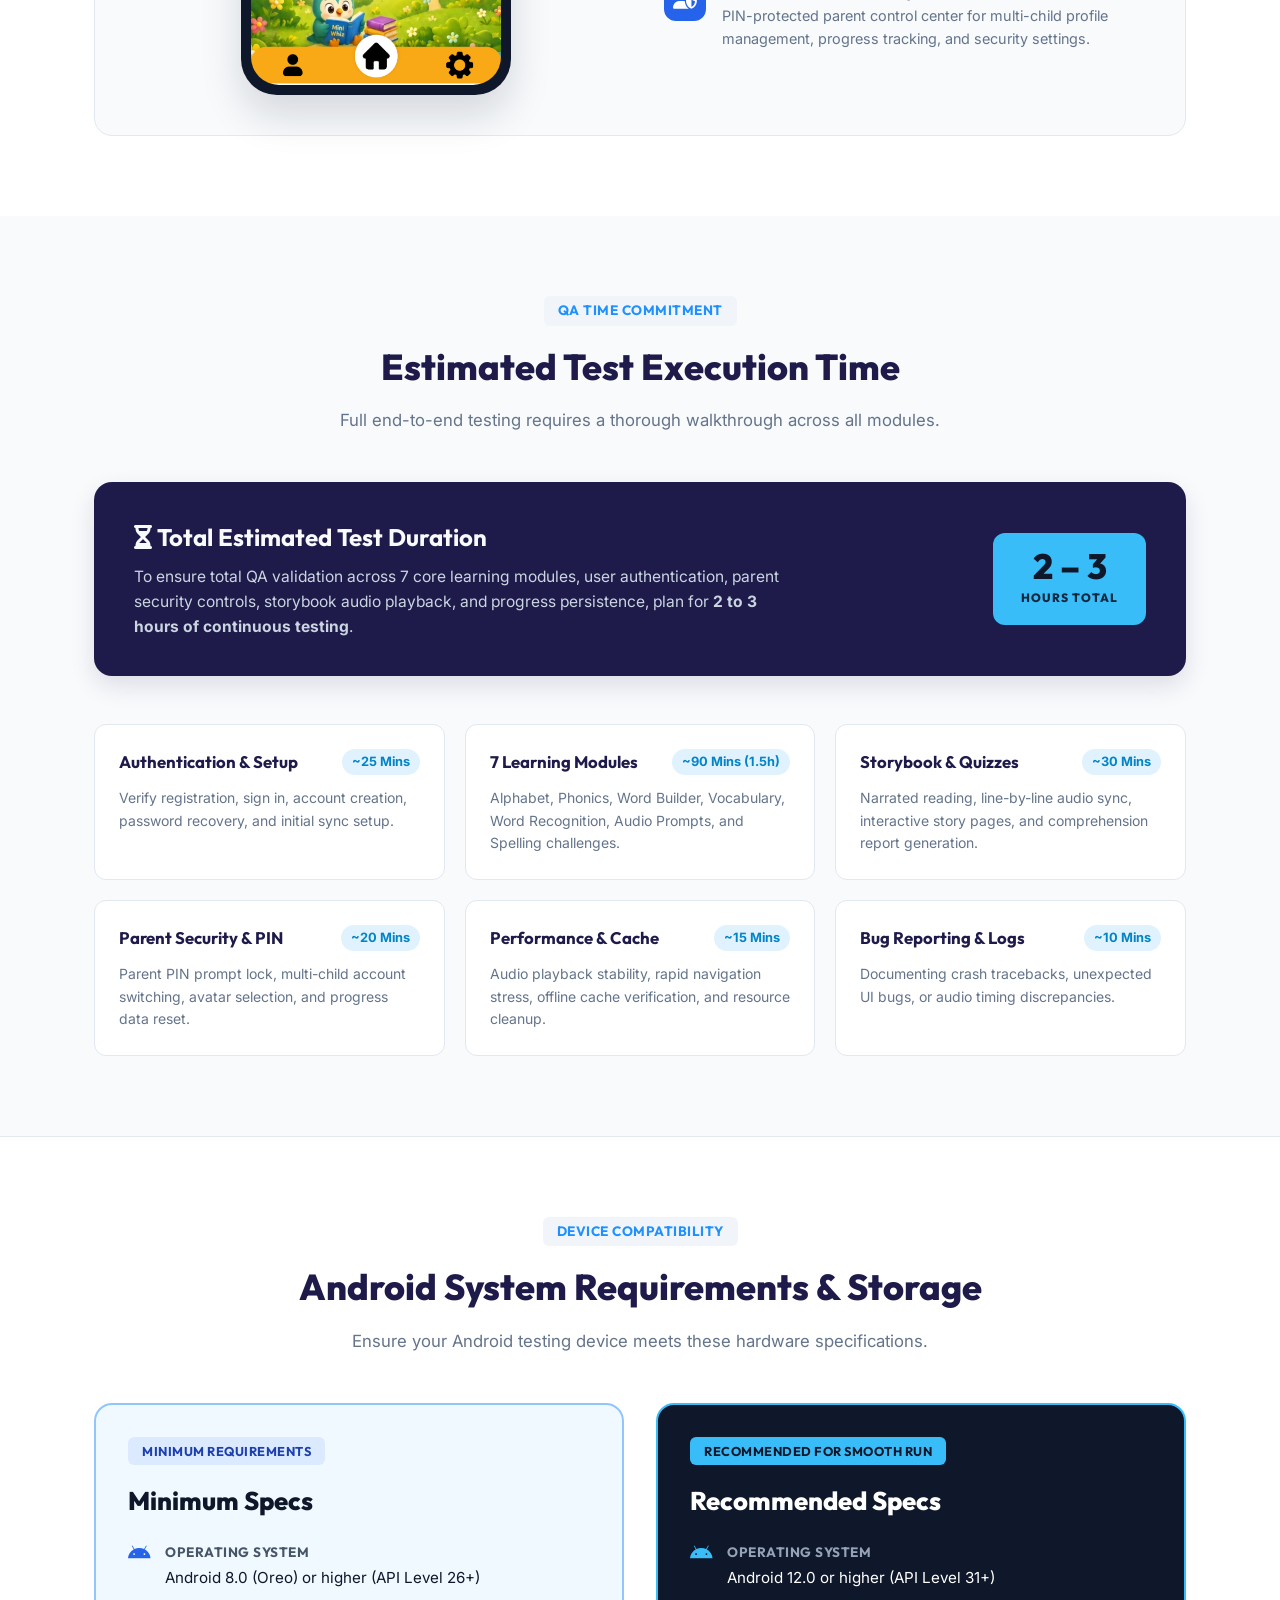
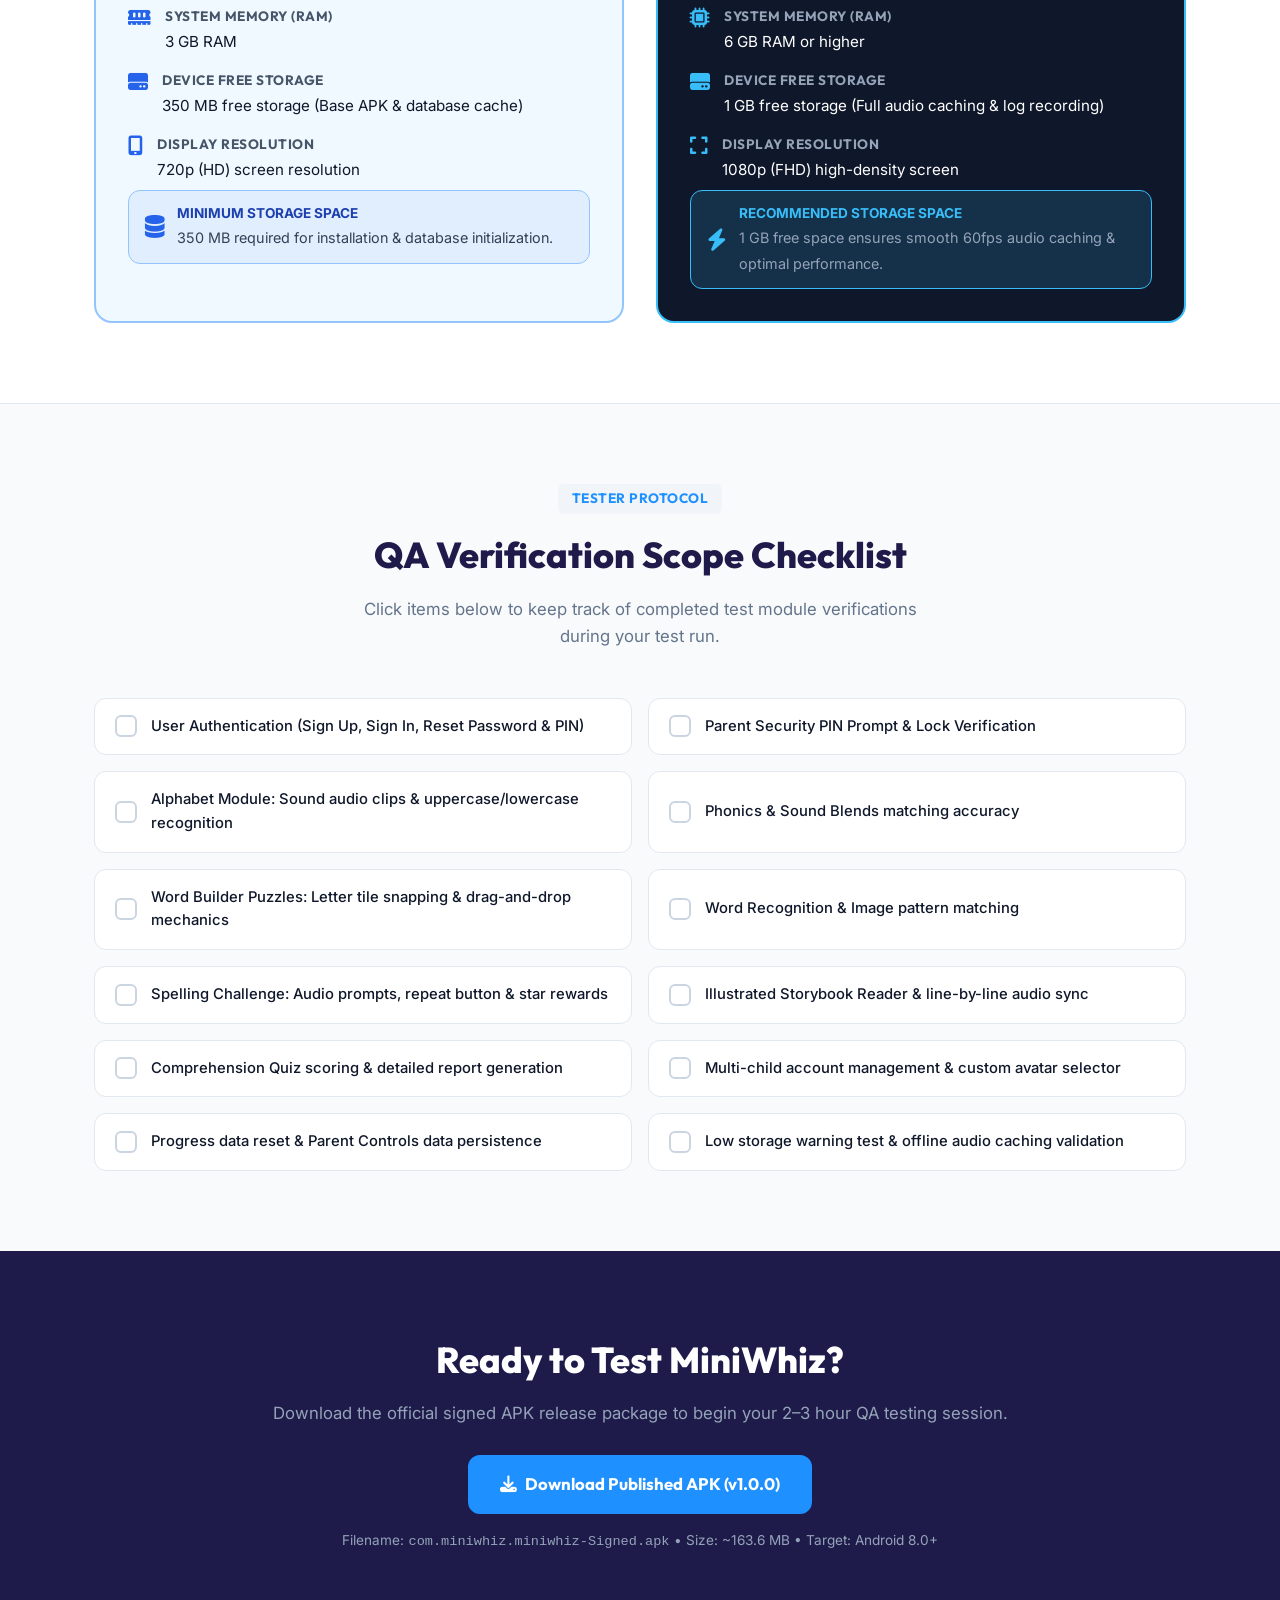
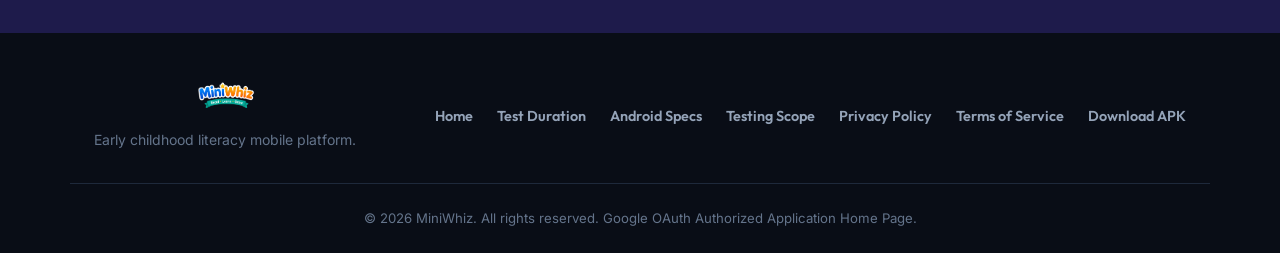
==== commit cb747229: "refactor: remove merge conflict markers and consolidate download link formatting in index.html" ====
--- a/index.html
+++ b/index.html
@@ -41,12 +41,8 @@
       </nav>
 
       <div class="nav-actions">
-<<<<<<< HEAD
         <a href="https://github.com/JhnAerol/miniwhiz-website/releases/tag/1.0.0/com.miniwhiz.miniwhiz-Signed.apk"
           download class="btn btn-primary btn-sm">
-=======
-        <a href="https://github.com/JhnAerol/miniwhiz-website/releases/tag/1.0.0/com.miniwhiz.miniwhiz-Signed.apk" download class="btn btn-primary btn-sm">
->>>>>>> 4d58949c744ef356c940517915e0b2f096945e7e
           <i class="fa-solid fa-download"></i> Download APK
         </a>
         <button class="mobile-toggle" id="mobile-toggle" aria-label="Toggle menu">
@@ -74,12 +70,8 @@
           </p>
 
           <div class="hero-cta-group">
-<<<<<<< HEAD
             <a href="https://github.com/JhnAerol/miniwhiz-website/releases/tag/1.0.0/com.miniwhiz.miniwhiz-Signed.apk"
               download class="btn btn-primary btn-lg">
-=======
-            <a href="https://github.com/JhnAerol/miniwhiz-website/releases/tag/1.0.0/com.miniwhiz.miniwhiz-Signed.apk" download class="btn btn-primary btn-lg">
->>>>>>> 4d58949c744ef356c940517915e0b2f096945e7e
               <i class="fa-solid fa-download"></i> Download Published APK
             </a>
             <a href="#duration" class="btn btn-outline btn-lg">
@@ -483,4 +475,4 @@
   <script src="app.js"></script>
 </body>
 
-</html>
+</html>
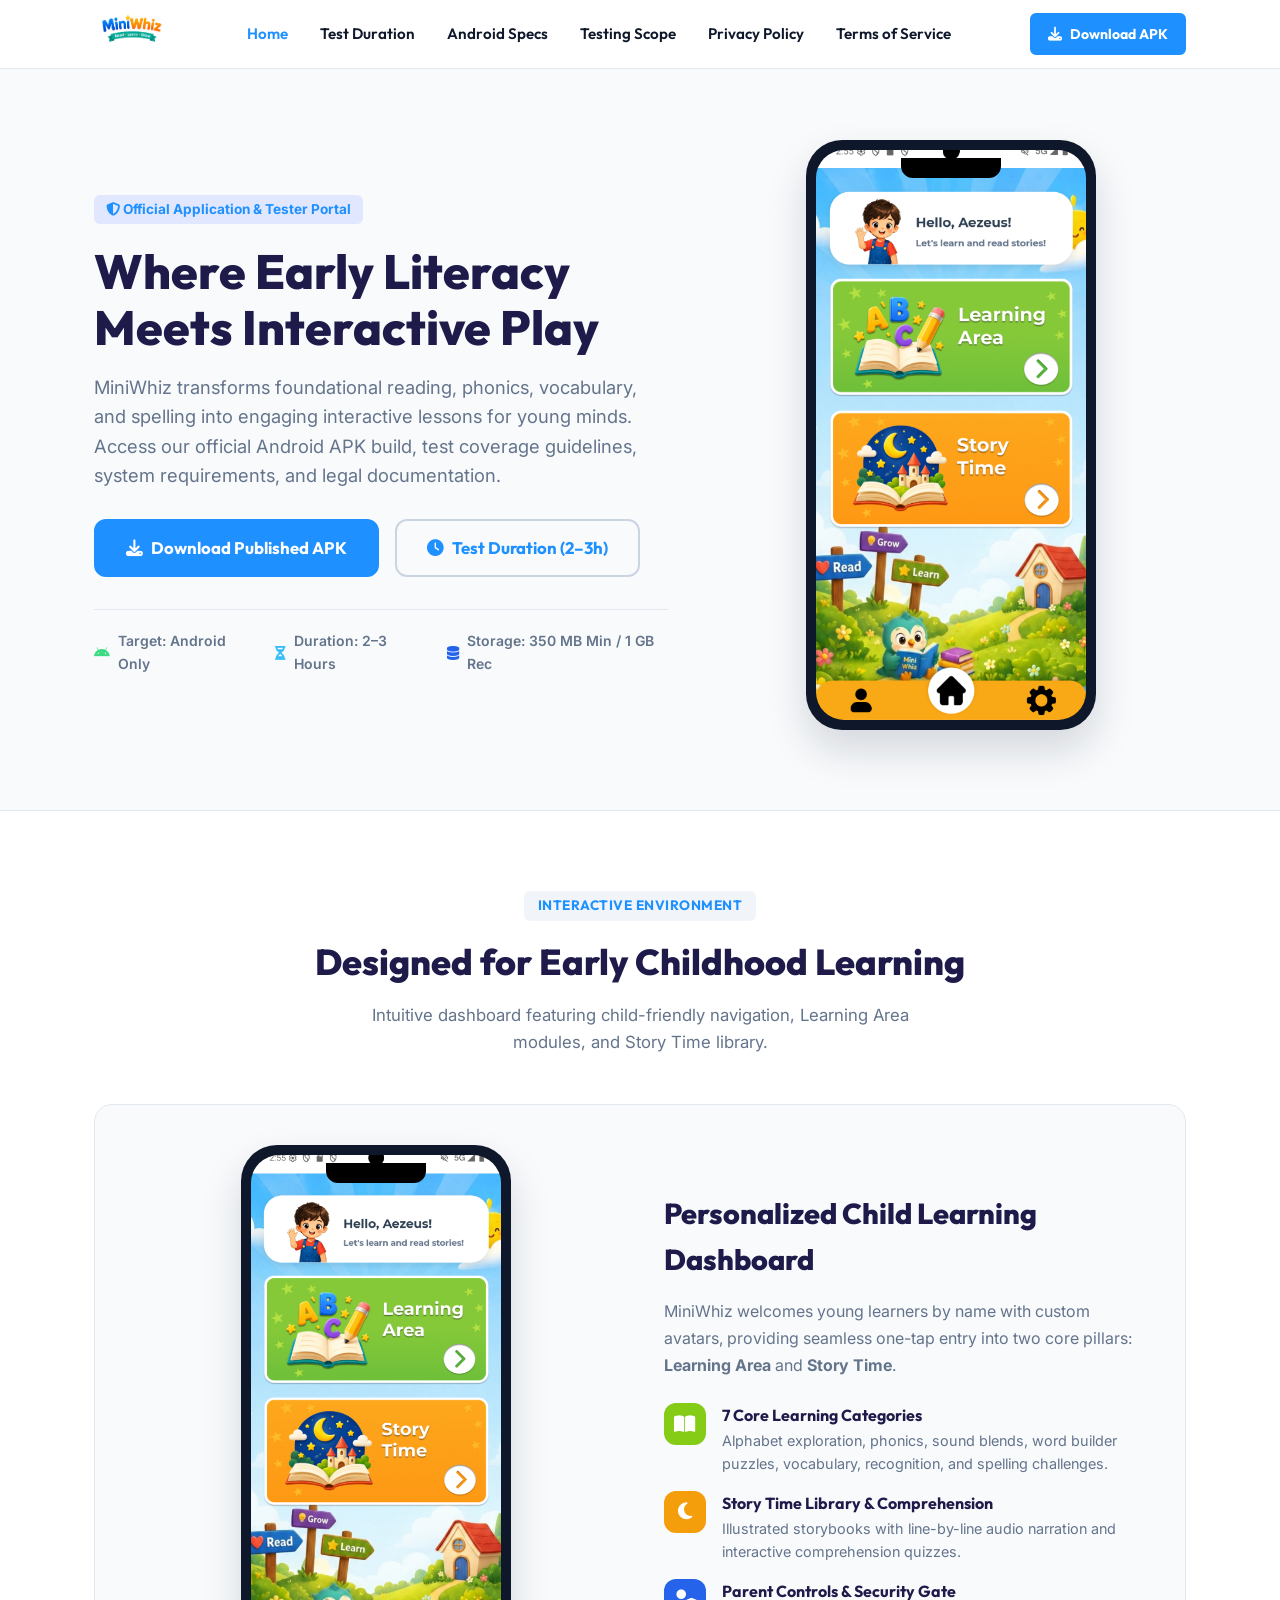
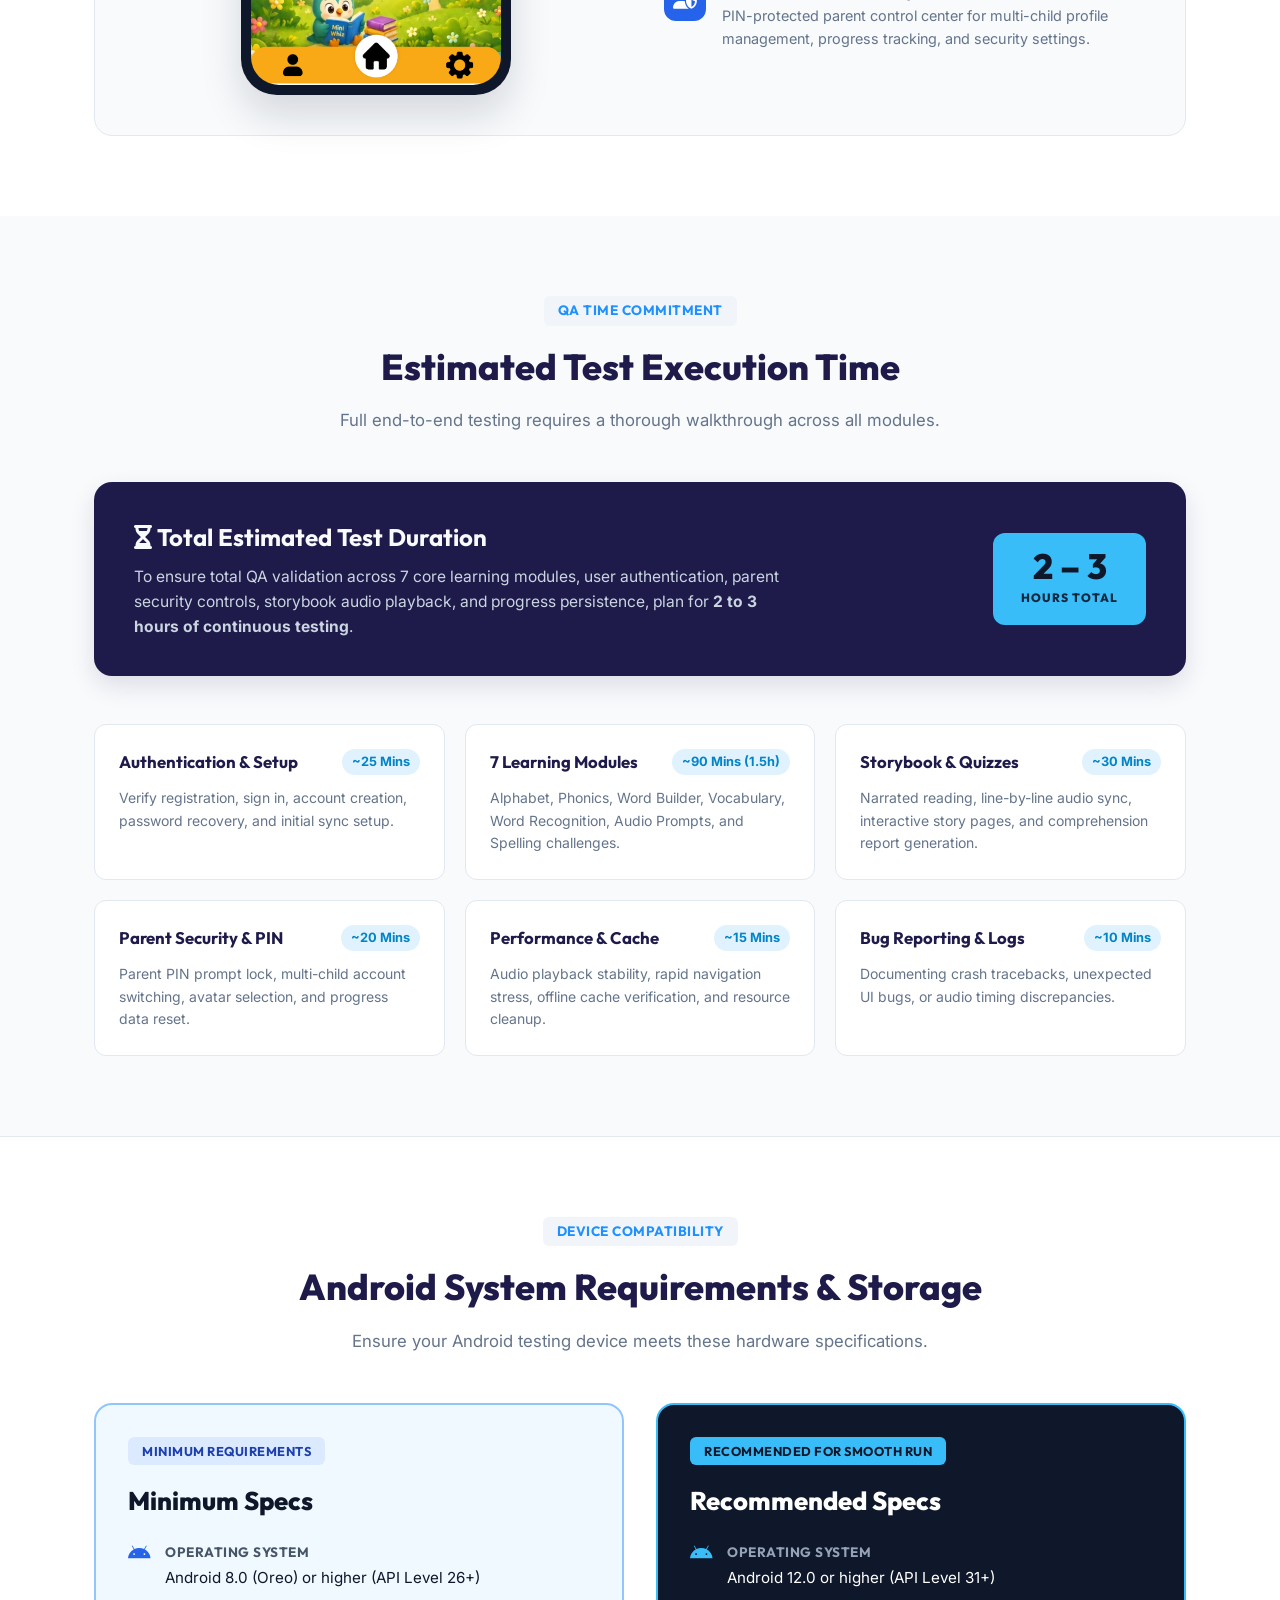
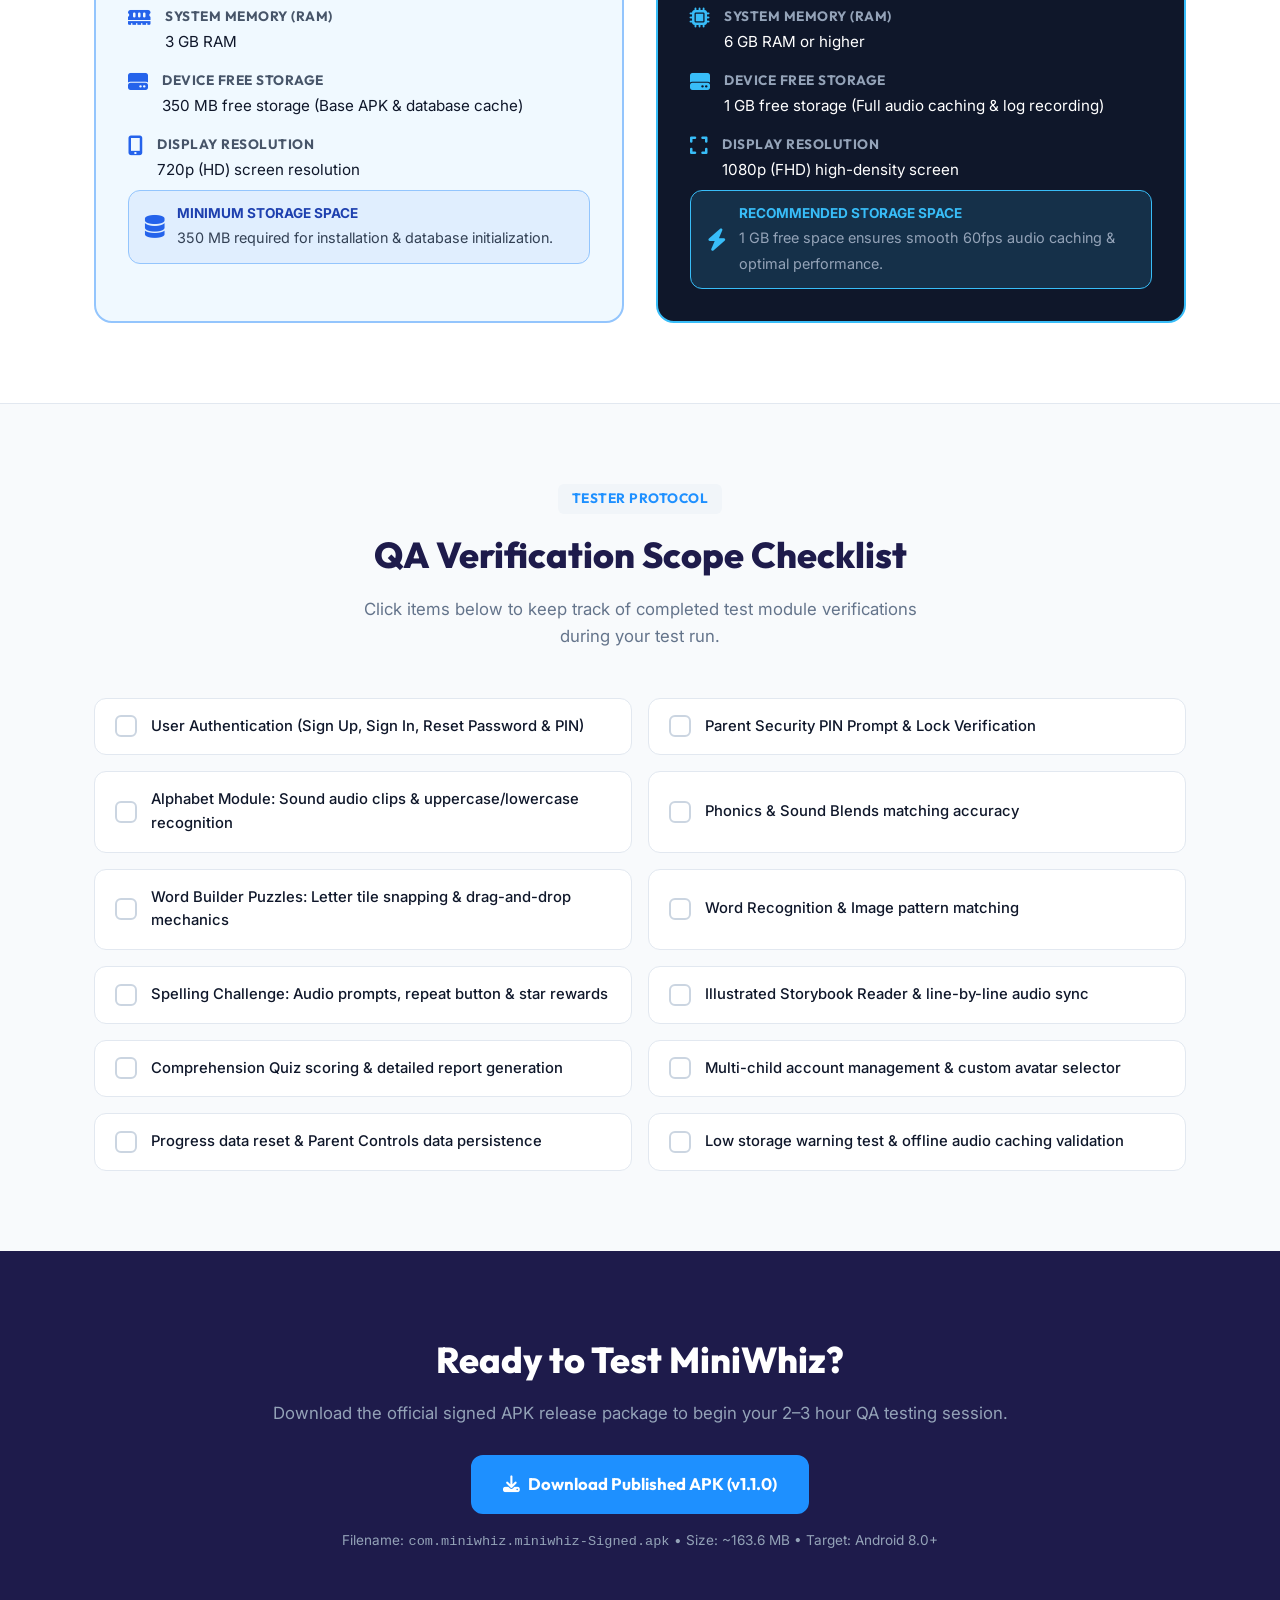
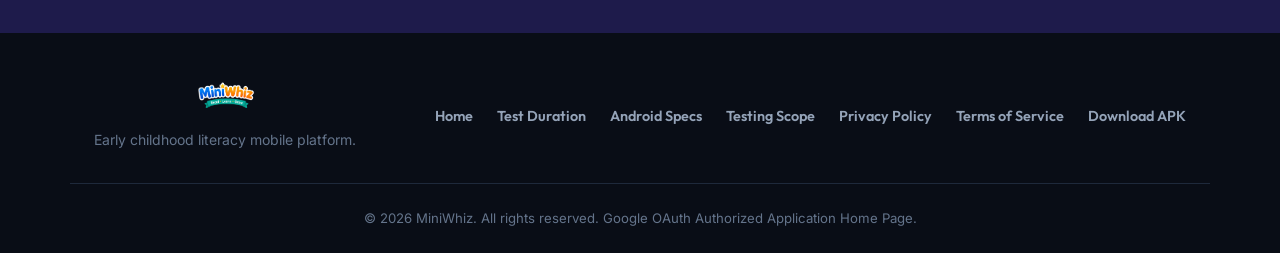
==== commit d079e714: "chore: update APK download links to version 1.1.0 across all pages" ====
--- a/index.html
+++ b/index.html
@@ -41,7 +41,7 @@
       </nav>
 
       <div class="nav-actions">
-        <a href="https://github.com/JhnAerol/miniwhiz-website/releases/tag/1.0.0/com.miniwhiz.miniwhiz-Signed.apk"
+        <a href="https://github.com/JhnAerol/miniwhiz-website/releases/download/1.1.0/com.miniwhiz.miniwhiz-Signed.apk"
           download class="btn btn-primary btn-sm">
           <i class="fa-solid fa-download"></i> Download APK
         </a>
@@ -70,7 +70,7 @@
           </p>
 
           <div class="hero-cta-group">
-            <a href="https://github.com/JhnAerol/miniwhiz-website/releases/tag/1.0.0/com.miniwhiz.miniwhiz-Signed.apk"
+            <a href="https://github.com/JhnAerol/miniwhiz-website/releases/download/1.1.0/com.miniwhiz.miniwhiz-Signed.apk"
               download class="btn btn-primary btn-lg">
               <i class="fa-solid fa-download"></i> Download Published APK
             </a>
@@ -435,9 +435,9 @@
         <p class="cta-subtitle">Download the official signed APK release package to begin your 2–3 hour QA testing
           session.</p>
         <div class="cta-buttons">
-          <a href="https://github.com/JhnAerol/miniwhiz-website/releases/tag/1.0.0/com.miniwhiz.miniwhiz-Signed.apk"
+          <a href="https://github.com/JhnAerol/miniwhiz-website/releases/download/1.1.0/com.miniwhiz.miniwhiz-Signed.apk"
             download class="btn btn-primary btn-lg">
-            <i class="fa-solid fa-download"></i> Download Published APK (v1.0.0)
+            <i class="fa-solid fa-download"></i> Download Published APK (v1.1.0)
           </a>
         </div>
         <p style="margin-top: 16px; font-size: 0.85rem; color: #94A3B8;">
@@ -463,7 +463,7 @@
         <a href="#checklist">Testing Scope</a>
         <a href="privacy.html">Privacy Policy</a>
         <a href="terms.html">Terms of Service</a>
-        <a href="https://github.com/JhnAerol/miniwhiz-website/releases/tag/1.0.0/com.miniwhiz.miniwhiz-Signed.apk"
+        <a href="https://github.com/JhnAerol/miniwhiz-website/releases/download/1.1.0/com.miniwhiz.miniwhiz-Signed.apk"
           download>Download APK</a>
       </div>
     </div>
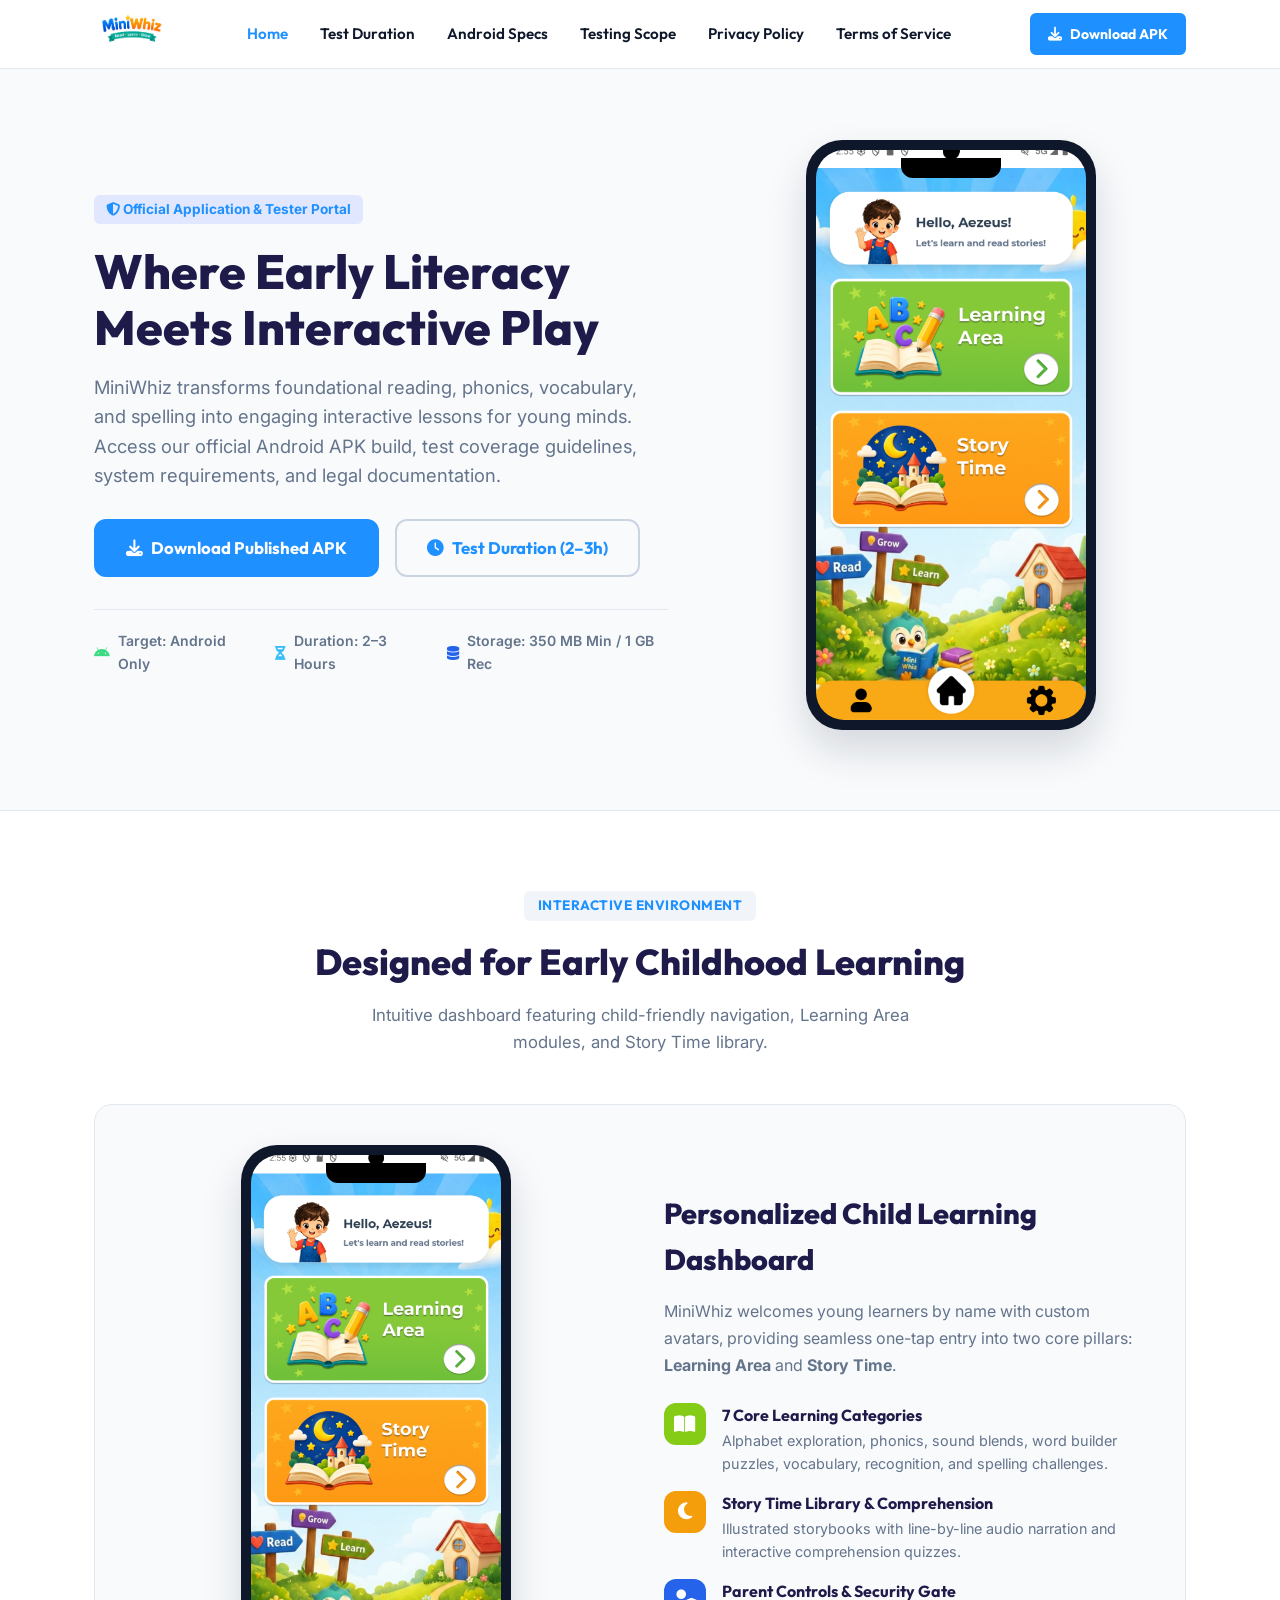
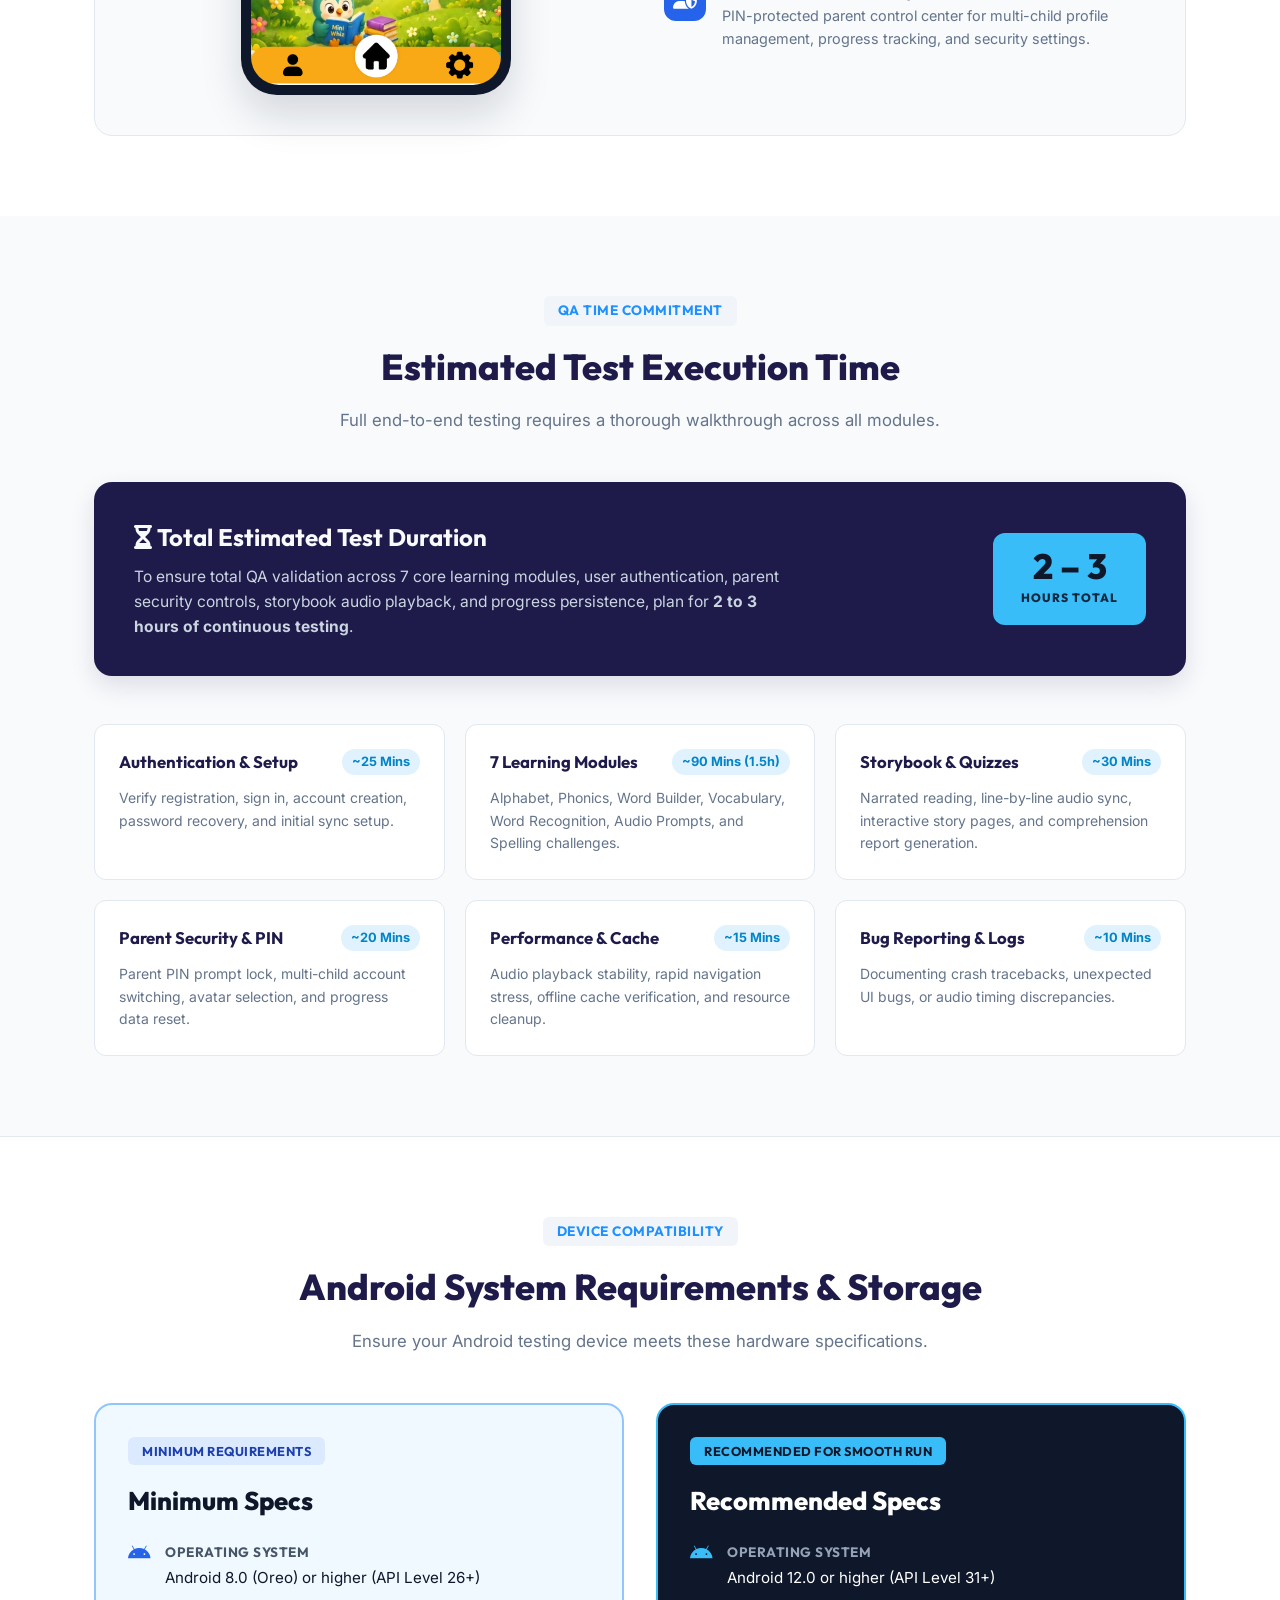
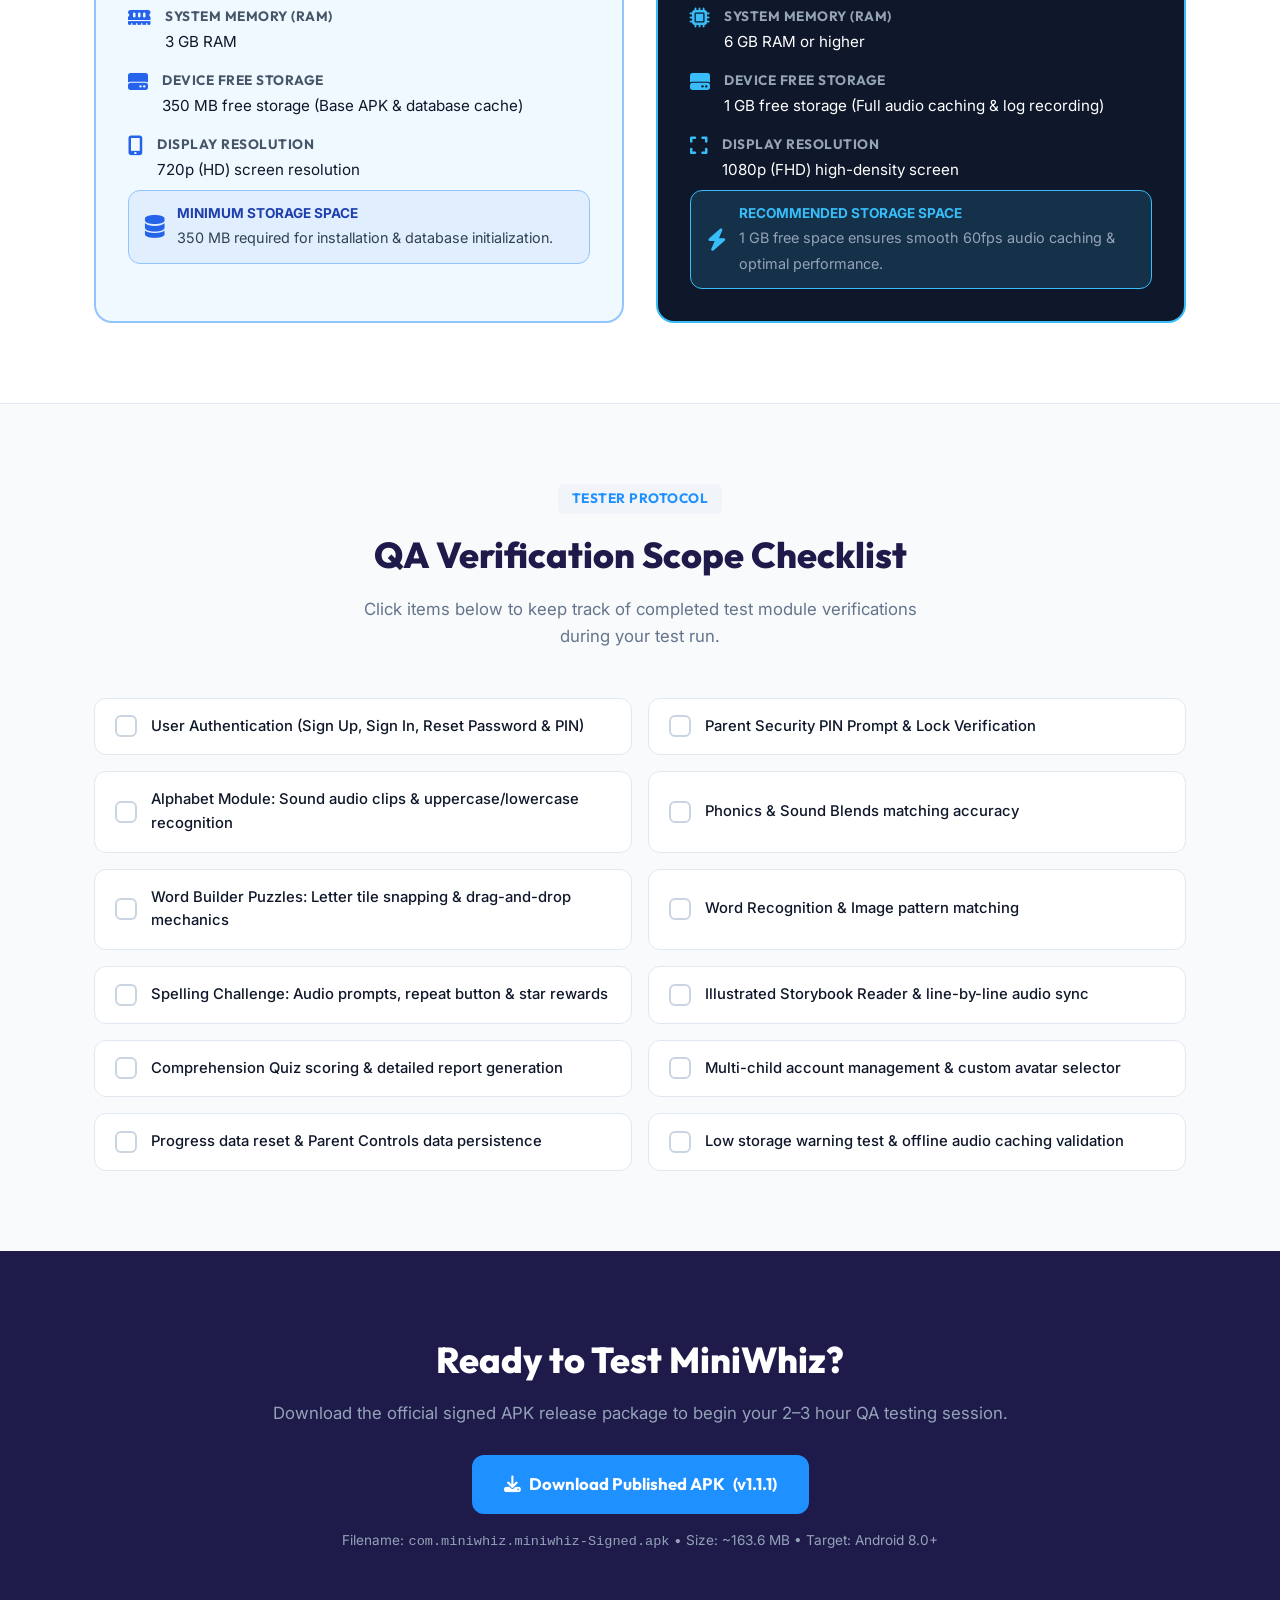
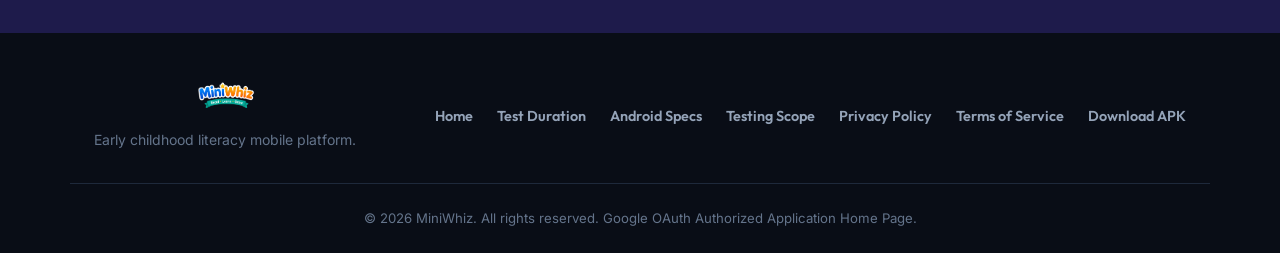
==== commit b0ba478b: "feat: implement dynamic version management with centralized app config and automated update script" ====
--- a/index.html
+++ b/index.html
@@ -41,8 +41,8 @@
       </nav>
 
       <div class="nav-actions">
-        <a href="https://github.com/JhnAerol/miniwhiz-website/releases/download/1.1.0/com.miniwhiz.miniwhiz-Signed.apk"
-          download class="btn btn-primary btn-sm">
+        <a href="https://github.com/JhnAerol/miniwhiz-website/releases/download/1.1.1/com.miniwhiz.miniwhiz-Signed.apk"
+          download class="btn btn-primary btn-sm" data-apk-download>
           <i class="fa-solid fa-download"></i> Download APK
         </a>
         <button class="mobile-toggle" id="mobile-toggle" aria-label="Toggle menu">
@@ -70,8 +70,8 @@
           </p>
 
           <div class="hero-cta-group">
-            <a href="https://github.com/JhnAerol/miniwhiz-website/releases/download/1.1.0/com.miniwhiz.miniwhiz-Signed.apk"
-              download class="btn btn-primary btn-lg">
+            <a href="https://github.com/JhnAerol/miniwhiz-website/releases/download/1.1.1/com.miniwhiz.miniwhiz-Signed.apk"
+              download class="btn btn-primary btn-lg" data-apk-download>
               <i class="fa-solid fa-download"></i> Download Published APK
             </a>
             <a href="#duration" class="btn btn-outline btn-lg">
@@ -435,9 +435,9 @@
         <p class="cta-subtitle">Download the official signed APK release package to begin your 2–3 hour QA testing
           session.</p>
         <div class="cta-buttons">
-          <a href="https://github.com/JhnAerol/miniwhiz-website/releases/download/1.1.0/com.miniwhiz.miniwhiz-Signed.apk"
-            download class="btn btn-primary btn-lg">
-            <i class="fa-solid fa-download"></i> Download Published APK (v1.1.0)
+          <a href="https://github.com/JhnAerol/miniwhiz-website/releases/download/1.1.1/com.miniwhiz.miniwhiz-Signed.apk"
+            download class="btn btn-primary btn-lg" data-apk-download>
+            <i class="fa-solid fa-download"></i> Download Published APK <span data-apk-version>(v1.1.1)</span>
           </a>
         </div>
         <p style="margin-top: 16px; font-size: 0.85rem; color: #94A3B8;">
@@ -463,8 +463,8 @@
         <a href="#checklist">Testing Scope</a>
         <a href="privacy.html">Privacy Policy</a>
         <a href="terms.html">Terms of Service</a>
-        <a href="https://github.com/JhnAerol/miniwhiz-website/releases/download/1.1.0/com.miniwhiz.miniwhiz-Signed.apk"
-          download>Download APK</a>
+        <a href="https://github.com/JhnAerol/miniwhiz-website/releases/download/1.1.1/com.miniwhiz.miniwhiz-Signed.apk"
+          download data-apk-download>Download APK</a>
       </div>
     </div>
     <div class="footer-bottom text-center">
